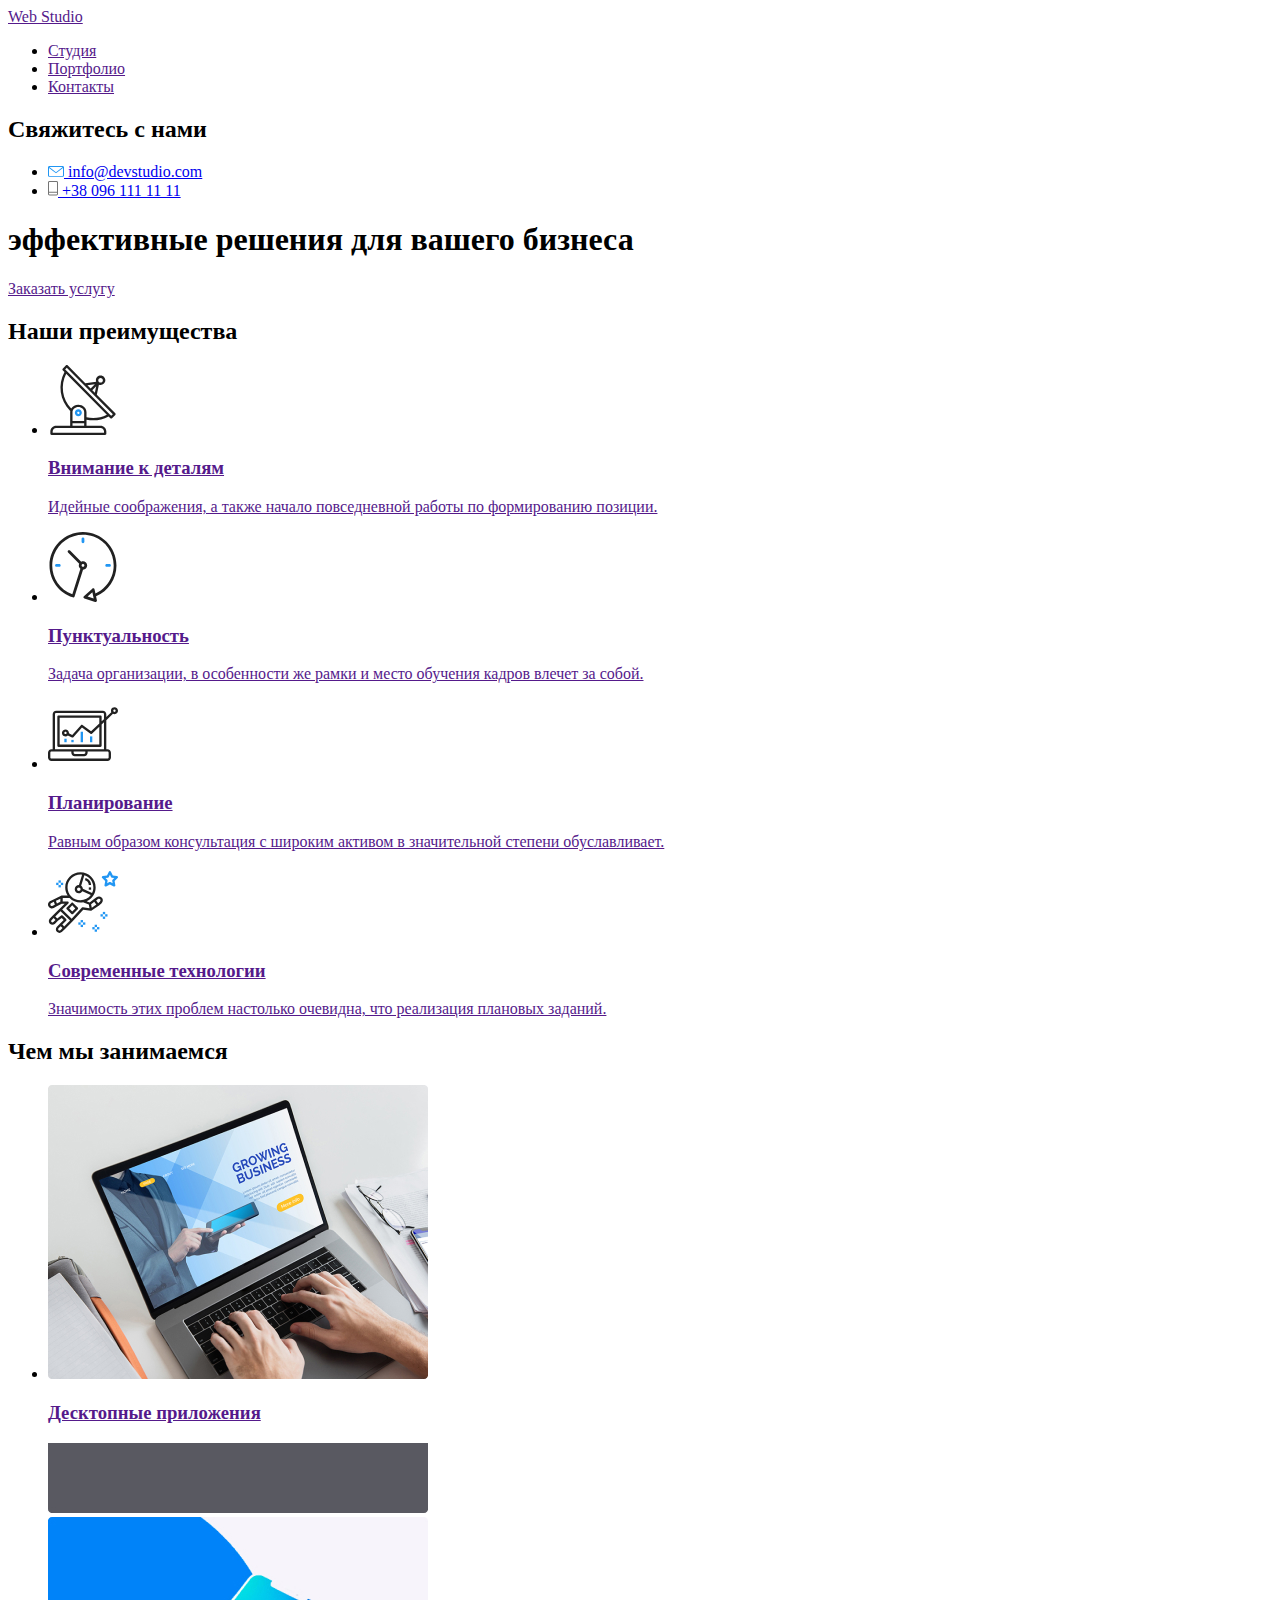
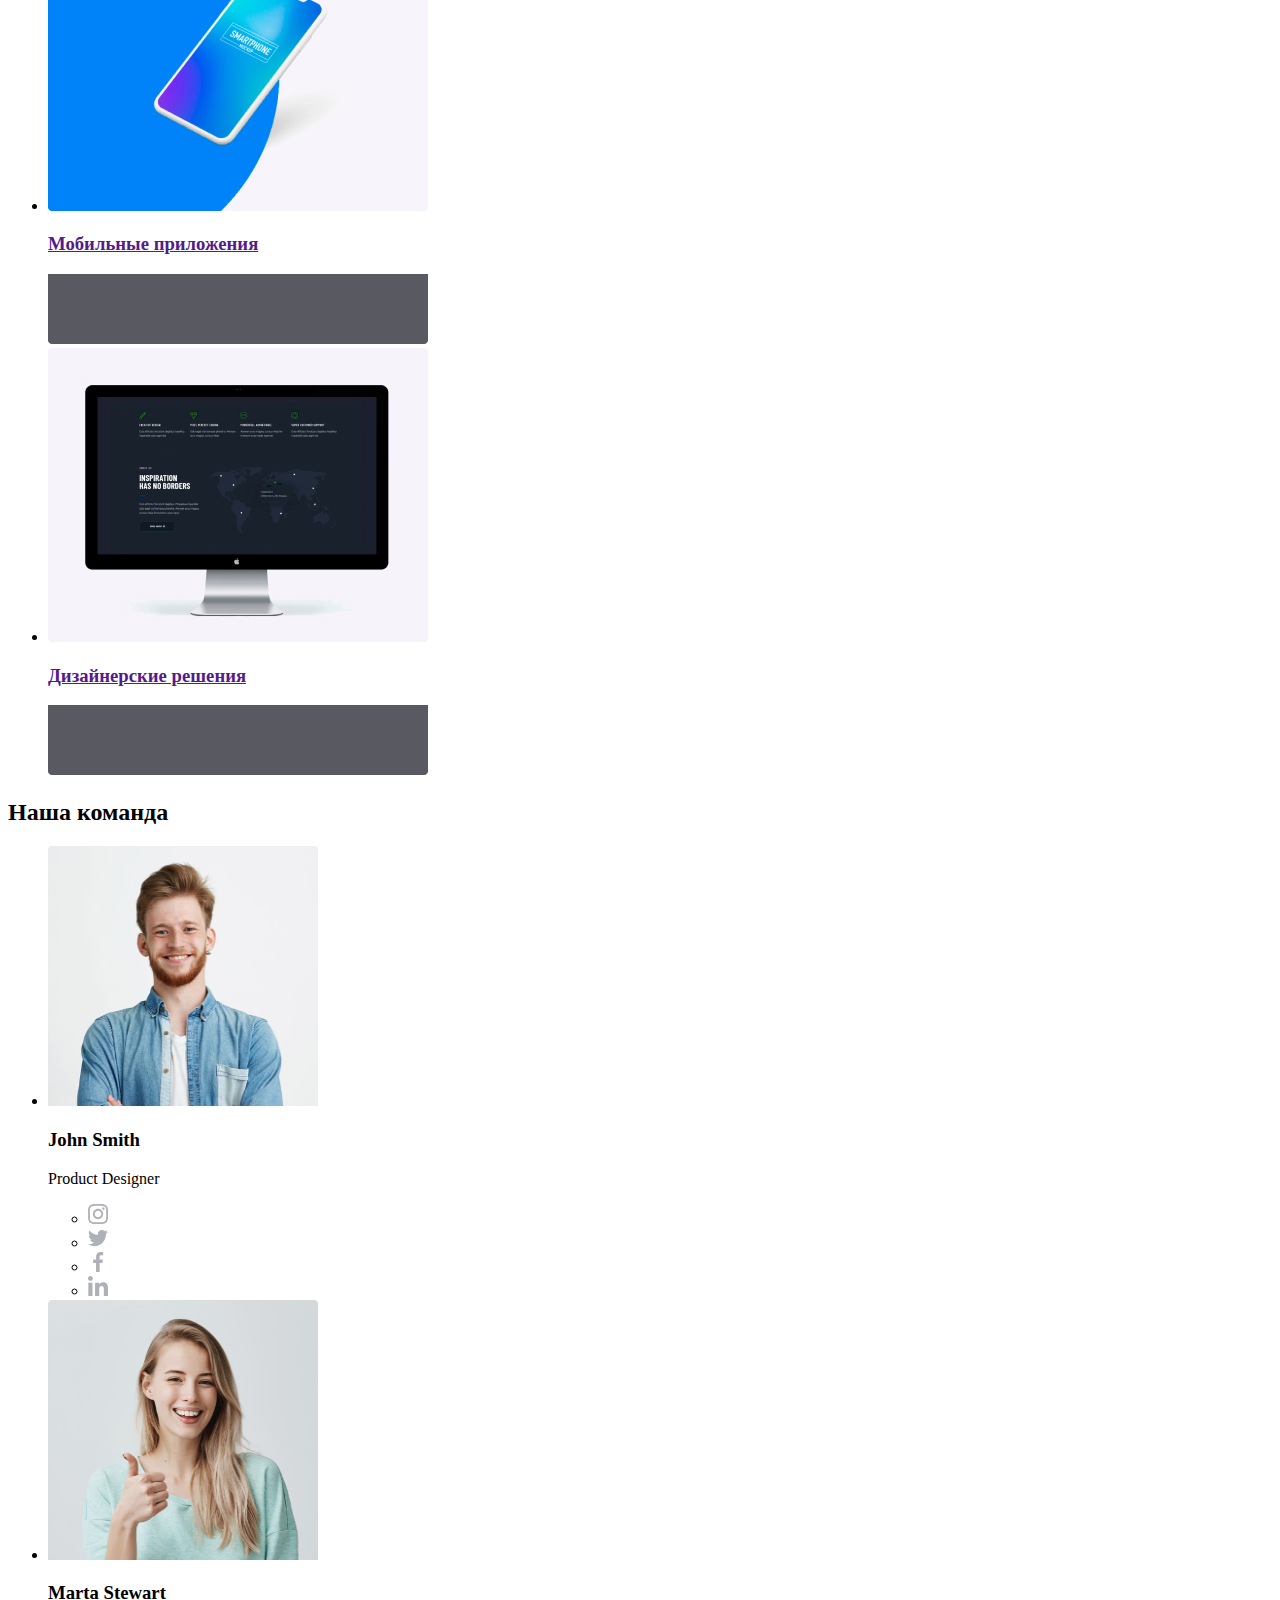
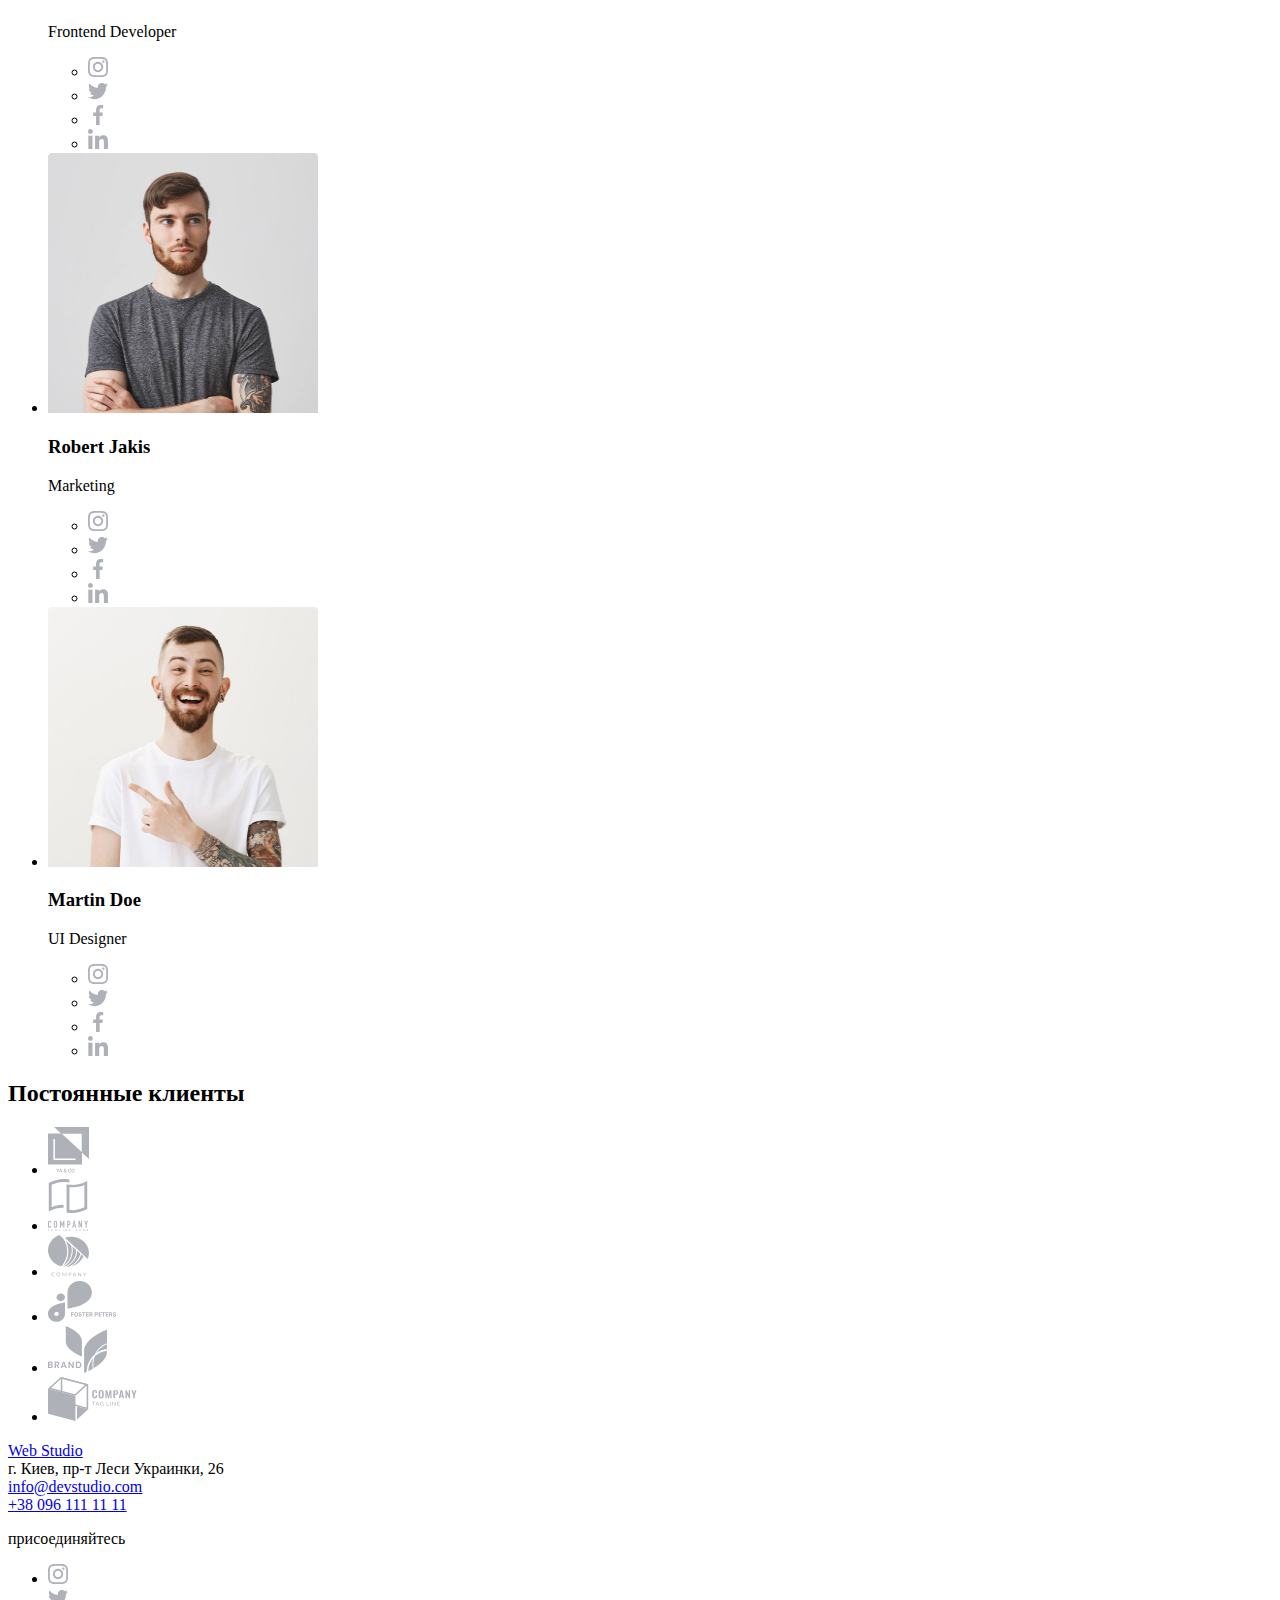
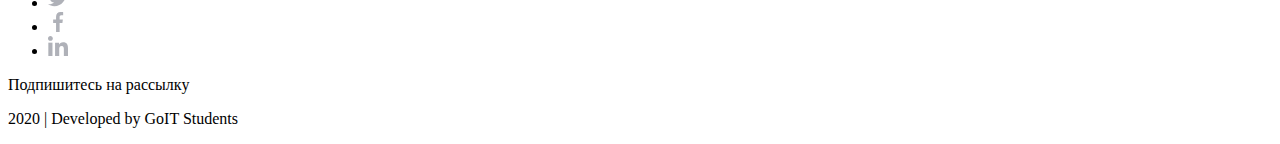
==== index.html @ 7c2c63cb "Repository with HW1cloned" ====
<!DOCTYPE html>
<html lang="ru">
  <head>
    <meta charset="UTF-8" />
    <meta name="viewport" content="width=device-width, initial-scale=1.0" />
    <title>Web Studio</title>
    <link rel="stylesheet" href="./css/style.css" />
  </head>
  <body>
    <header>
      <nav>
        <a href="">Web Studio</a>
        <ul>
          <li><a href="">Студия</a></li>
          <li><a href="">Портфолио</a></li>
          <li><a href="">Контакты</a></li>
        </ul>
      </nav>
      <section>
        <!-- потом сделать невидимым -->
        <h2>Свяжитесь с нами</h2>
        <ul>
          <li>
            <a href="mailto:info@devstudio.com">
              <img src="./images/mail.svg" alt="почта" /> info@devstudio.com</a
            >
          </li>
          <li>
            <a href="tel:0961111111">
              <img src="./images/tel.svg" alt="телефон" /> +38 096 111 11 11</a
            >
          </li>
        </ul>
      </section>
    </header>
    <main>
      <!-- It`s the hero, that our html layout deserves -->
      <section>
        <h1>эффективные решения для вашего бизнеса</h1>
        <a href="">Заказать услугу</a>
      </section>
      <!-- It`s Our advantages -->
      <section>
        <h2>Наши преимущества</h2>
        <ul>
          <li>
            <a href=""
              ><img src="./images/feature01.svg" alt="антенна" />
              <h3>Внимание к деталям</h3>
              <p>
                Идейные соображения, а также начало повседневной работы по
                формированию позиции.
              </p>
            </a>
          </li>
          <li>
            <a href=""
              ><img src="./images/feature02.svg" alt="часы" />
              <h3>Пунктуальность</h3>
              <p>
                Задача организации, в особенности же рамки и место обучения
                кадров влечет за собой.
              </p>
            </a>
          </li>
          <li>
            <a href=""
              ><img src="./images/feature03.svg" alt="диаграмма" />
              <h3>Планирование</h3>
              <p>
                Равным образом консультация с широким активом в значительной
                степени обуславливает.
              </p>
            </a>
          </li>
          <li>
            <a href=""
              ><img src="./images/feature04.svg" alt="космонавт" />
              <h3>Современные технологии</h3>
              <p>
                Значимость этих проблем настолько очевидна, что реализация
                плановых заданий.
              </p>
            </a>
          </li>
        </ul>
      </section>
      <!-- It`s what we are doing -->
      <section>
        <h2>Чем мы занимаемся</h2>
        <ul>
          <li>
            <a href=""
              ><img
                src="./images/doing01.jpg"
                alt="ноутбук"
                width="380"
                height="294"
              />
              <h3>Десктопные приложения</h3>
              <img
                src="./images/doing011.jpg"
                alt="фон для десктопного приложения"
                width="380"
                height="70"
              />
            </a>
          </li>
          <li>
            <a href=""
              ><img
                src="./images/doing02.jpg"
                alt="телефон"
                width="380"
                height="294"
              />
              <h3>Мобильные приложения</h3>
              <img
                src="./images/doing022.jpg"
                alt="фон для мобильного приложения"
                width="380"
                height="70"
              />
            </a>
          </li>
          <li>
            <a href=""
              ><img
                src="./images/doing03.jpg"
                alt="экран"
                width="380"
                height="294"
              />
              <h3>Дизайнерские решения</h3>
              <img
                src="./images/doing033.jpg"
                alt="фон для дизайнерских решений"
                width="380"
                height="70"
              />
            </a>
          </li>
        </ul>
      </section>
      <!-- It`s our team -->
      <section>
        <h2>Наша команда</h2>
        <ul>
          <li>
            <img
              src="./images/johnSmith.jpg"
              alt="Джон Смит"
              width="270"
              height="260"
            />
            <h3>John Smith</h3>
            <p>Product Designer</p>
            <ul>
              <li>
                <a href="" aria-label="Ссылка на Instagram"
                  ><img src="./images/instagram2.svg" alt="Инстаграмм"
                /></a>
              </li>
              <li>
                <a href="" aria-label="Ссылка на Twitter"
                  ><img src="./images/twitter1.svg" alt="Твиттер"
                /></a>
              </li>
              <li>
                <a href="" aria-label="Ссылка на Facebook"
                  ><img src="./images/facebook1.svg" alt="Фейсбук"
                /></a>
              </li>
              <li>
                <a href="" aria-label="Ссылка на Linkedin"
                  ><img src="./images/linkedin1.svg" alt="Линкедин"
                /></a>
              </li>
            </ul>
          </li>
          <li>
            <img
              src="./images/martaSteward.jpg"
              alt="Марта Стюарт"
              width="270"
              height="260"
            />
            <h3>Marta Stewart</h3>
            <p>Frontend Developer</p>
            <ul>
              <li>
                <a href="" aria-label="Ссылка на Instagram"
                  ><img src="./images/instagram2.svg" alt="Инстаграмм"
                /></a>
              </li>
              <li>
                <a href="" aria-label="Ссылка на Twitter"
                  ><img src="./images/twitter1.svg" alt="Твиттер"
                /></a>
              </li>
              <li>
                <a href="" aria-label="Ссылка на Facebook"
                  ><img src="./images/facebook1.svg" alt="Фейсбук"
                /></a>
              </li>
              <li>
                <a href="" aria-label="Ссылка на Linkedin"
                  ><img src="./images/linkedin1.svg" alt="Линкедин"
                /></a>
              </li>
            </ul>
          </li>
          <li>
            <img
              src="./images/robertJakis.jpg"
              alt="Роберт Джекис"
              width="270"
              height="260"
            />
            <h3>Robert Jakis</h3>
            <p>Marketing</p>
            <ul>
              <li>
                <a href="" aria-label="Ссылка на Instagram"
                  ><img src="./images/instagram2.svg" alt="Инстаграмм"
                /></a>
              </li>
              <li>
                <a href="" aria-label="Ссылка на Twitter"
                  ><img src="./images/twitter1.svg" alt="Твиттер"
                /></a>
              </li>
              <li>
                <a href="" aria-label="Ссылка на Facebook"
                  ><img src="./images/facebook1.svg" alt="Фейсбук"
                /></a>
              </li>
              <li>
                <a href="" aria-label="Ссылка на Linkedin"
                  ><img src="./images/linkedin1.svg" alt="Линкедин"
                /></a>
              </li>
            </ul>
          </li>
          <li>
            <img
              src="./images/martinDoe.jpg"
              alt="Мартин Доу"
              width="270"
              height="260"
            />
            <h3>Martin Doe</h3>
            <p>UI Designer</p>
            <ul>
              <li>
                <a href="" aria-label="Ссылка на Instagram"
                  ><img src="./images/instagram2.svg" alt="Инстаграмм"
                /></a>
              </li>
              <li>
                <a href="" aria-label="Ссылка на Twitter"
                  ><img src="./images/twitter1.svg" alt="Твиттер"
                /></a>
              </li>
              <li>
                <a href="" aria-label="Ссылка на Facebook"
                  ><img src="./images/facebook1.svg" alt="Фейсбук"
                /></a>
              </li>
              <li>
                <a href="" aria-label="Ссылка на Linkedin"
                  ><img src="./images/linkedin1.svg" alt="Линкедин"
                /></a>
              </li>
            </ul>
          </li>
        </ul>
      </section>
      <!-- our clients -->
      <section>
        <h2>Постоянные клиенты</h2>
        <ul>
          <li>
            <a href="" aria-label="Ссылка на компанию 1"
              ><img src="./images/logo1.svg" alt="компания 1"
            /></a>
          </li>
          <li>
            <a href="" aria-label="Ссылка на компанию 2"
              ><img src="./images/logo2.svg" alt="компания 2"
            /></a>
          </li>
          <li>
            <a href="" aria-label="Ссылка на компанию 3"
              ><img src="./images/logo3.svg" alt="компания 3"
            /></a>
          </li>
          <li>
            <a href="" aria-label="Ссылка на компанию 4"
              ><img src="./images/logo4.svg" alt="компания 4"
            /></a>
          </li>
          <li>
            <a href="" aria-label="Ссылка на компанию 5"
              ><img src="./images/logo5.svg" alt="компания 5"
            /></a>
          </li>
          <li>
            <a href="" aria-label="Ссылка на компанию 6"
              ><img src="./images/logo6.svg" alt="компания 6"
            /></a>
          </li>
        </ul>
      </section>
    </main>
    <!-- Our footer -->
    <footer>
      <!-- our adress -->
      <div>
        <a href="/">Web Studio <br /></a>
        г. Киев, пр-т Леси Украинки, 26 <br />
        <a href="mailto:info@devstudio.com"> info@devstudio.com</a> <br />
        <a href="tel:0961111111"> +38 096 111 11 11</a>
      </div>
      <!-- join us! -->
      <div>
        <p>присоединяйтесь</p>
        <ul>
          <li>
            <a href="" aria-label="Ссылка на Instagram"
              ><img src="./images/instagram2.svg" alt="Инстаграмм"
            /></a>
          </li>
          <li>
            <a href="" aria-label="Ссылка на Twitter"
              ><img src="./images/twitter1.svg" alt="Твиттер"
            /></a>
          </li>
          <li>
            <a href="" aria-label="Ссылка на Facebook"
              ><img src="./images/facebook1.svg" alt="Фейсбук"
            /></a>
          </li>
          <li>
            <a href="" aria-label="Ссылка на Linkedin"
              ><img src="./images/linkedin1.svg" alt="Линкедин"
            /></a>
          </li>
        </ul>
      </div>
      <!-- Sign up! -->
      <div>
        <p>Подпишитесь на рассылку</p>
      </div>
      <p>
        2020 | Developed by GoIT Students
      </p>
    </footer>
  </body>
</html>
---- css/style.css ----
:root{
    --main-color = black;
}
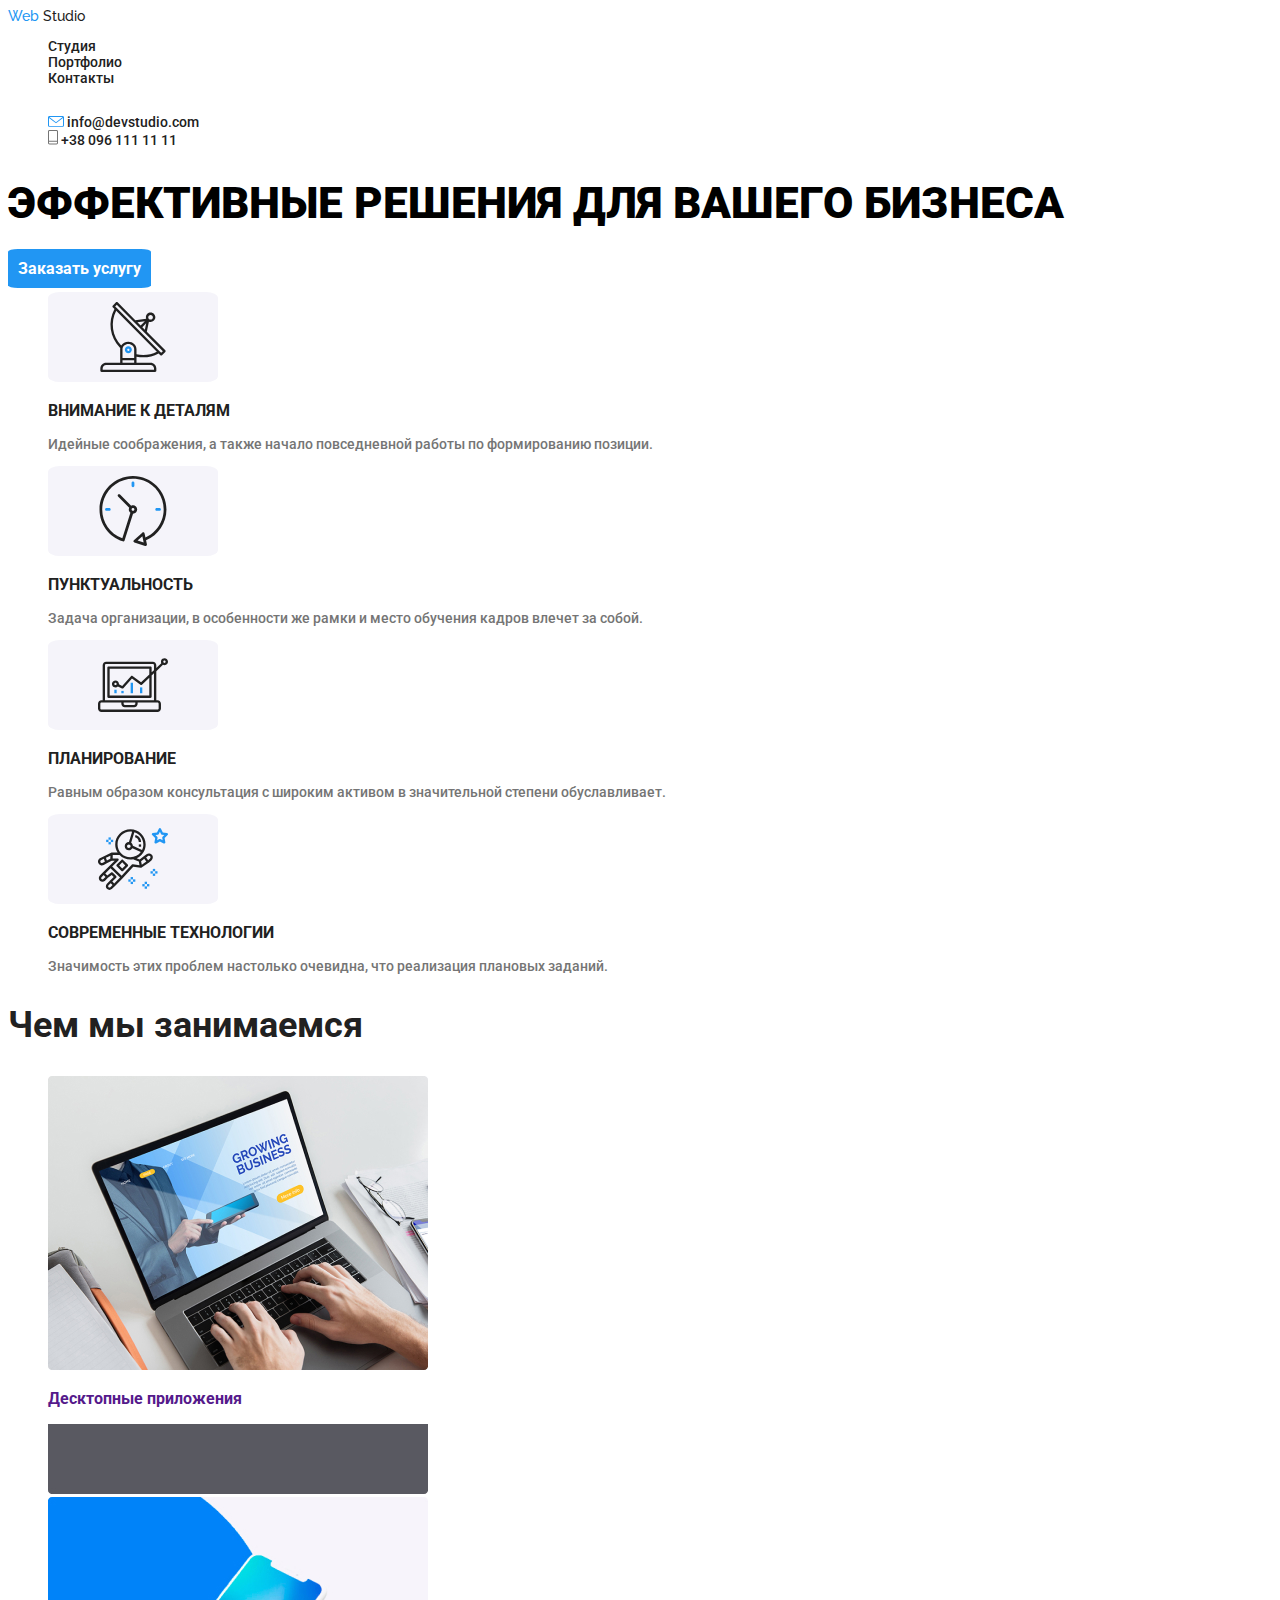
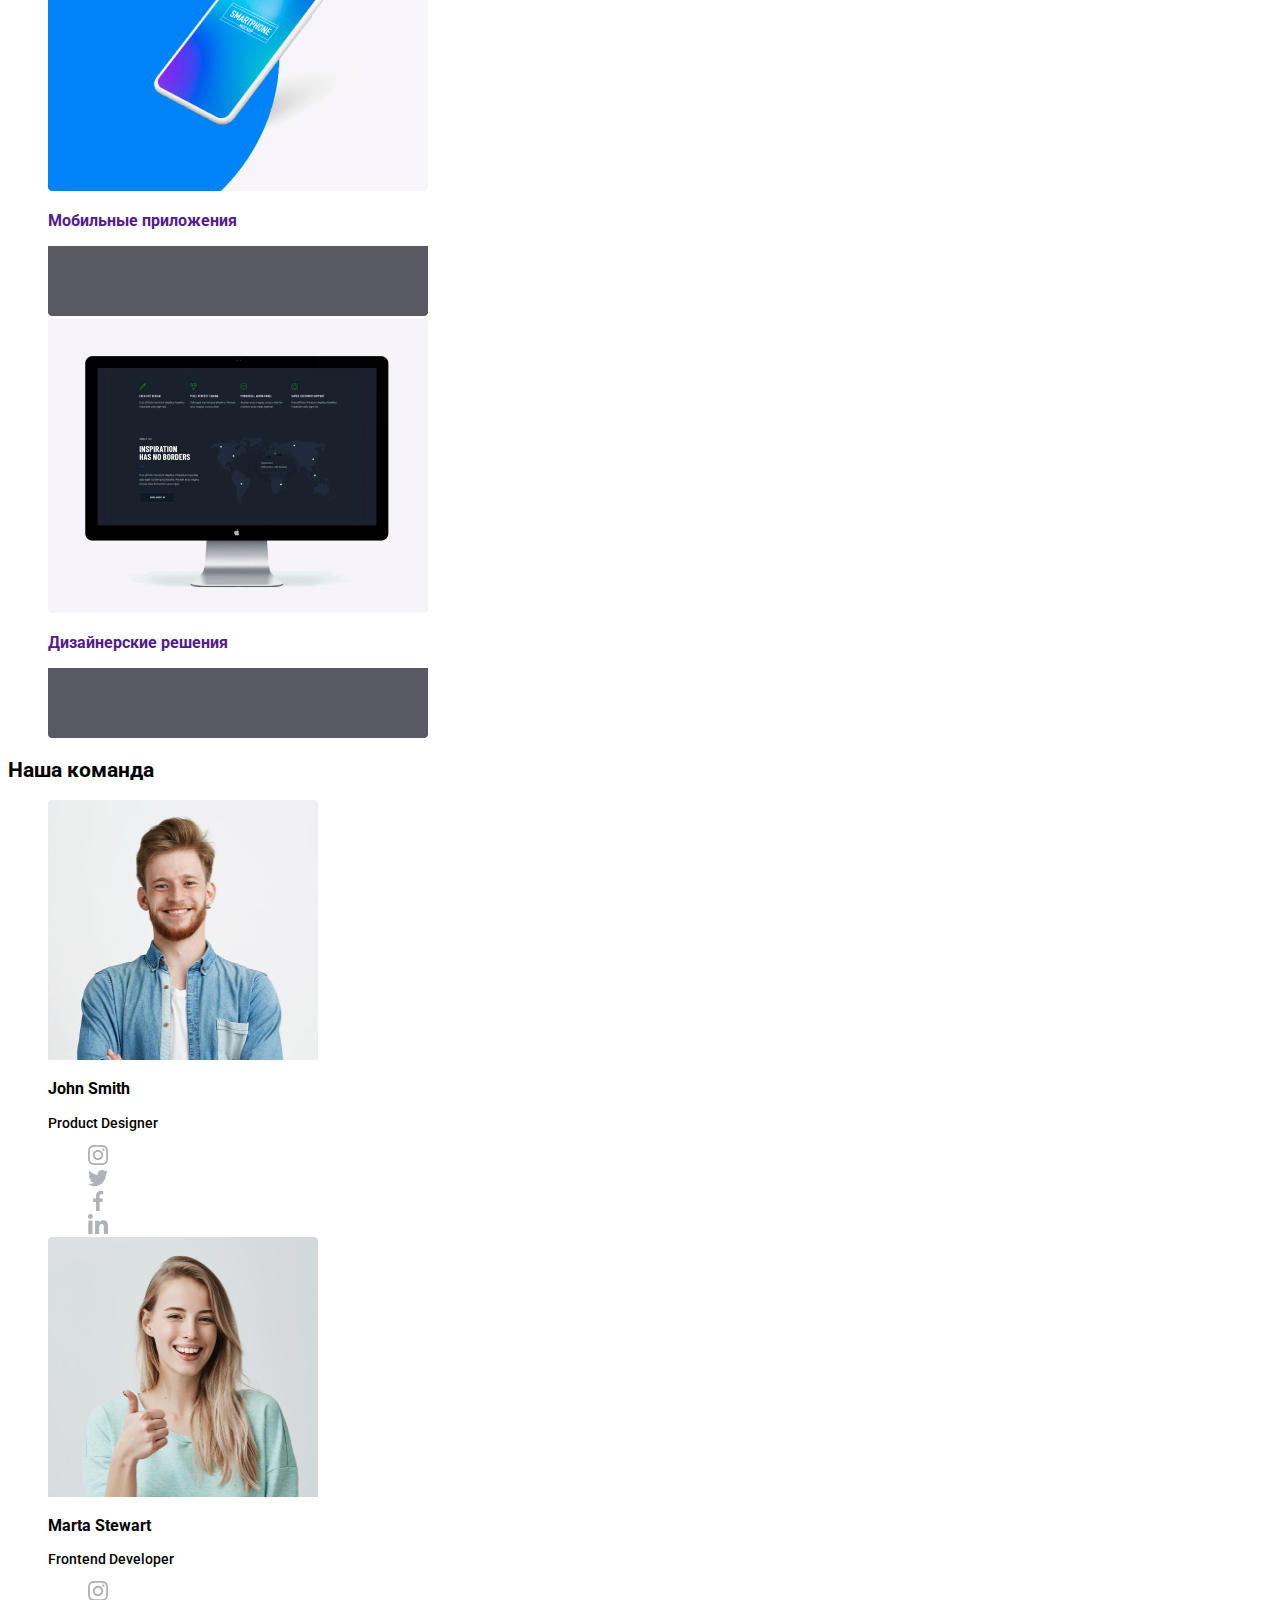
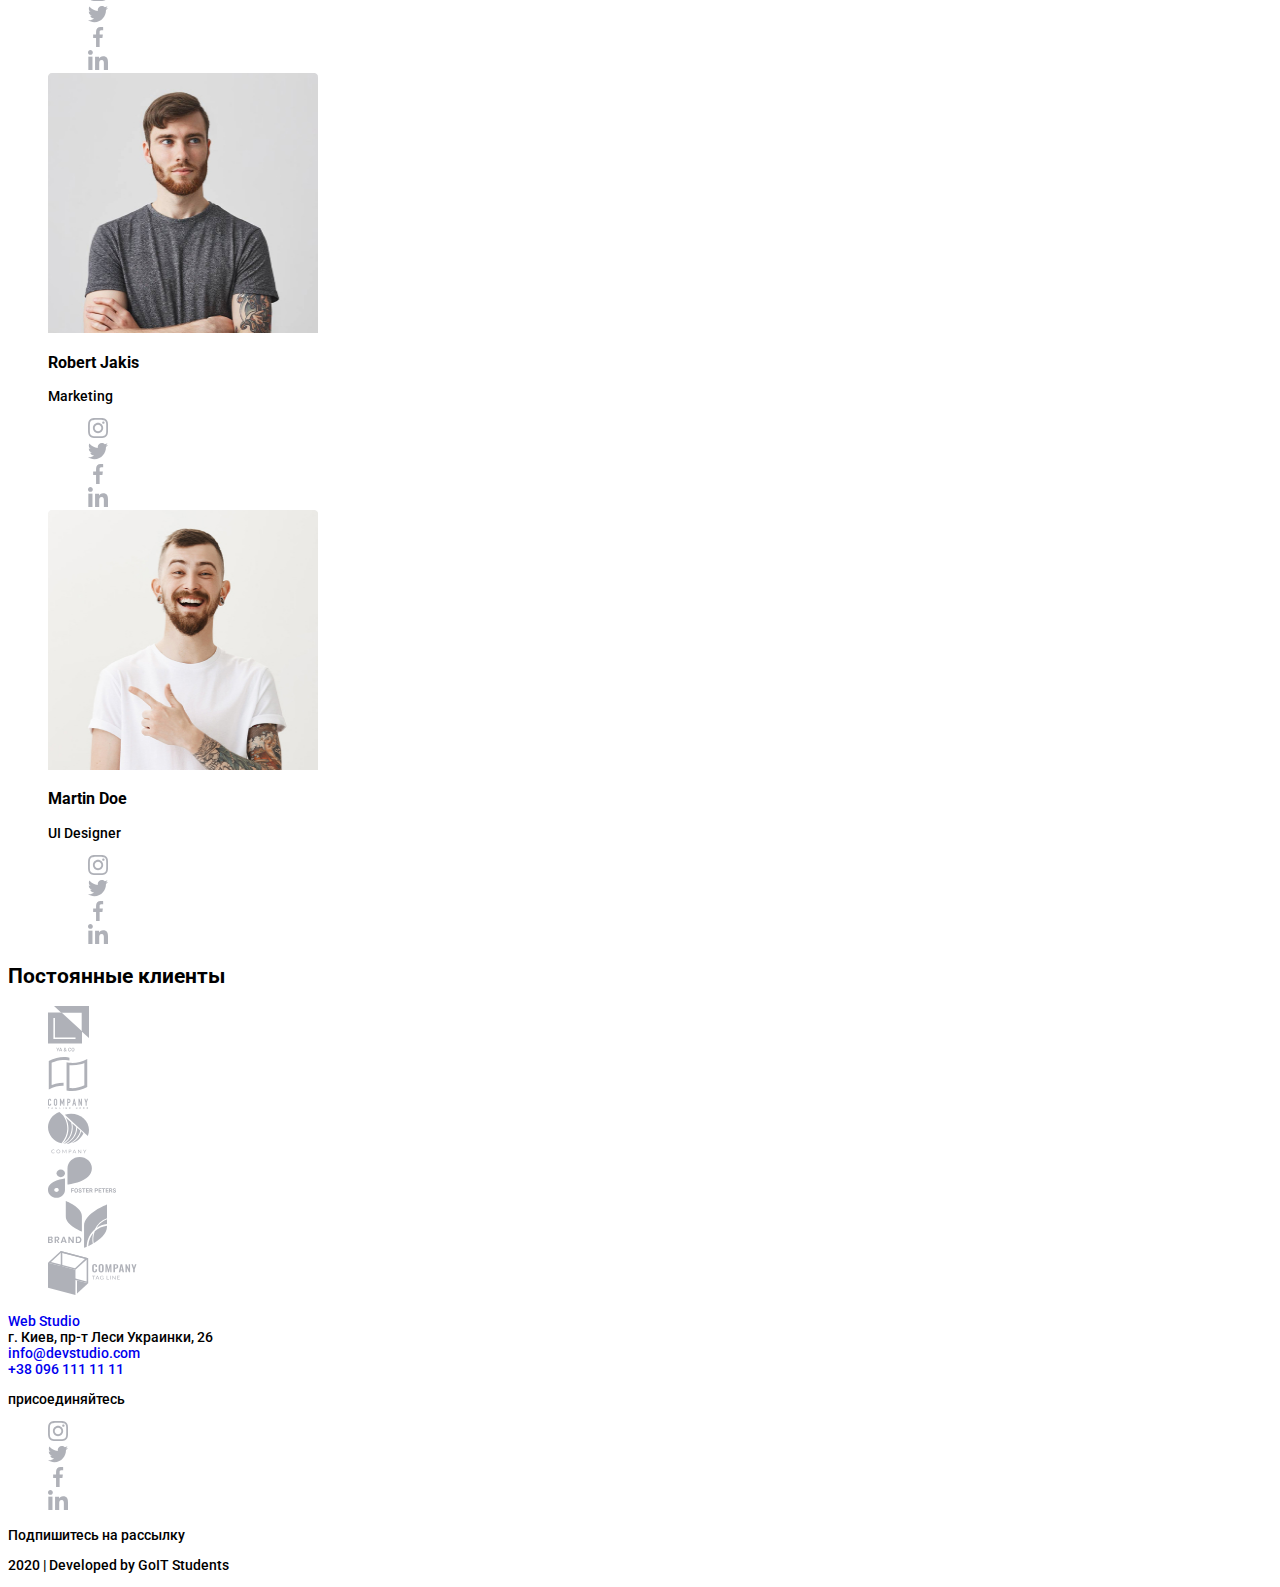
==== commit cc41b164: "hero and headder styles added" ====
--- a/index.html
+++ b/index.html
@@ -5,21 +5,27 @@
     <meta name="viewport" content="width=device-width, initial-scale=1.0" />
     <title>Web Studio</title>
     <link rel="stylesheet" href="./css/style.css" />
+    <link
+      href="https://fonts.googleapis.com/css2?family=Raleway:wght@700&family=Roboto:wght@500;700;900&display=swap"
+      rel="stylesheet"
+    />
   </head>
   <body>
     <header>
       <nav>
-        <a href="">Web Studio</a>
-        <ul>
-          <li><a href="">Студия</a></li>
-          <li><a href="">Портфолио</a></li>
-          <li><a href="">Контакты</a></li>
+        <a href="/index.html" class="logo"
+          ><span class="accent">Web</span> Studio</a
+        >
+        <ul class="list">
+          <li class="item"><a href="">Студия</a></li>
+          <li class="item"><a href="/portfolio.html">Портфолио</a></li>
+          <li class="item"><a href="">Контакты</a></li>
         </ul>
       </nav>
       <section>
         <!-- потом сделать невидимым -->
-        <h2>Свяжитесь с нами</h2>
-        <ul>
+        <h2 class="hidden">Свяжитесь с нами</h2>
+        <ul class="contact_list">
           <li>
             <a href="mailto:info@devstudio.com">
               <img src="./images/mail.svg" alt="почта" /> info@devstudio.com</a
@@ -36,13 +42,13 @@
     <main>
       <!-- It`s the hero, that our html layout deserves -->
       <section>
-        <h1>эффективные решения для вашего бизнеса</h1>
-        <a href="">Заказать услугу</a>
+        <h1 class="hero">эффективные решения для вашего бизнеса</h1>
+        <a class="hero_button" href="">Заказать услугу</a>
       </section>
       <!-- It`s Our advantages -->
       <section>
-        <h2>Наши преимущества</h2>
-        <ul>
+        <h2 class="hidden">Наши преимущества</h2>
+        <ul class="adventages">
           <li>
             <a href=""
               ><img src="./images/feature01.svg" alt="антенна" />
@@ -87,7 +93,7 @@
       </section>
       <!-- It`s what we are doing -->
       <section>
-        <h2>Чем мы занимаемся</h2>
+        <h2 class="doing">Чем мы занимаемся</h2>
         <ul>
           <li>
             <a href=""
--- a/css/style.css
+++ b/css/style.css
@@ -1,3 +1,107 @@
-:root{
-    --main-color = black;
-}+:root {
+  --primary-text-color: #757575;
+  --title-text-color: #212121;
+  --accent-color: #2196f3;
+  --primary-white-color: #ffffff;
+}
+a {
+  text-decoration: none;
+}
+li {
+  list-style: none;
+}
+body {
+  font-family: Roboto;
+  font-size: 14px;
+  font-weight: 500;
+}
+/* header */
+/* logo */
+
+.logo {
+  color: var(--title-text-color);
+  font-family: raleway;
+}
+.logo:hover,
+.logo:focus {
+  color: var(--accent-color);
+}
+.logo .accent {
+  color: var(--accent-color);
+}
+/* navigation */
+.list a {
+  color: var(--title-text-color);
+}
+.list a:hover {
+  color: var(--accent-color);
+}
+.hidden {
+  font-size: 0;
+}
+/* mail and phone */
+.contact_list a {
+  color: var(--title-text-color);
+}
+.contact_list a:hover,
+.contact_list a:focus {
+  color: var(--accent-color);
+}
+/* hero */
+.hero {
+  font-family: Roboto;
+  text-transform: uppercase;
+  font-size: 44px;
+  font-weight: 900;
+}
+.hero_button {
+  font-size: 16px;
+  font-weight: 700;
+  background-color: var(--accent-color);
+  color: var(--primary-white-color);
+  border-radius: 7%;
+  padding: 10px;
+}
+.hero_button:hover,
+.hero_button:focus {
+  background-color: var(--primary-white-color);
+  color: var(--accent-color);
+  border-width: 3px;
+  border-color: var(--accent-color);
+  border-style: solid;
+}
+/* our adventages */
+/* hidden from navigation */
+.adventages img {
+  background-color: #f5f4fa;
+  padding: 10px 50px;
+  border-radius: 7%;
+  border-color: var(--accent-color);
+}
+.adventages img:hover,
+.adventages img:focus {
+  background-color: var(--accent-color);
+}
+.adventages h3 {
+  font-size: 16px;
+  color: var(--title-text-color);
+  font-weight: 700;
+  text-transform: uppercase;
+}
+.adventages h3:hover,
+.adventages h3:focus {
+  color: var(--accent-color);
+}
+.adventages p {
+  color: var(--primary-text-color);
+  font-weight: 500;
+}
+.adventages p:hover,
+.adventages p:focus {
+  color: var(--accent-color);
+}
+/* what we are doing */
+.doing {
+  font-size: 36px;
+  color: var(--title-text-color);
+}
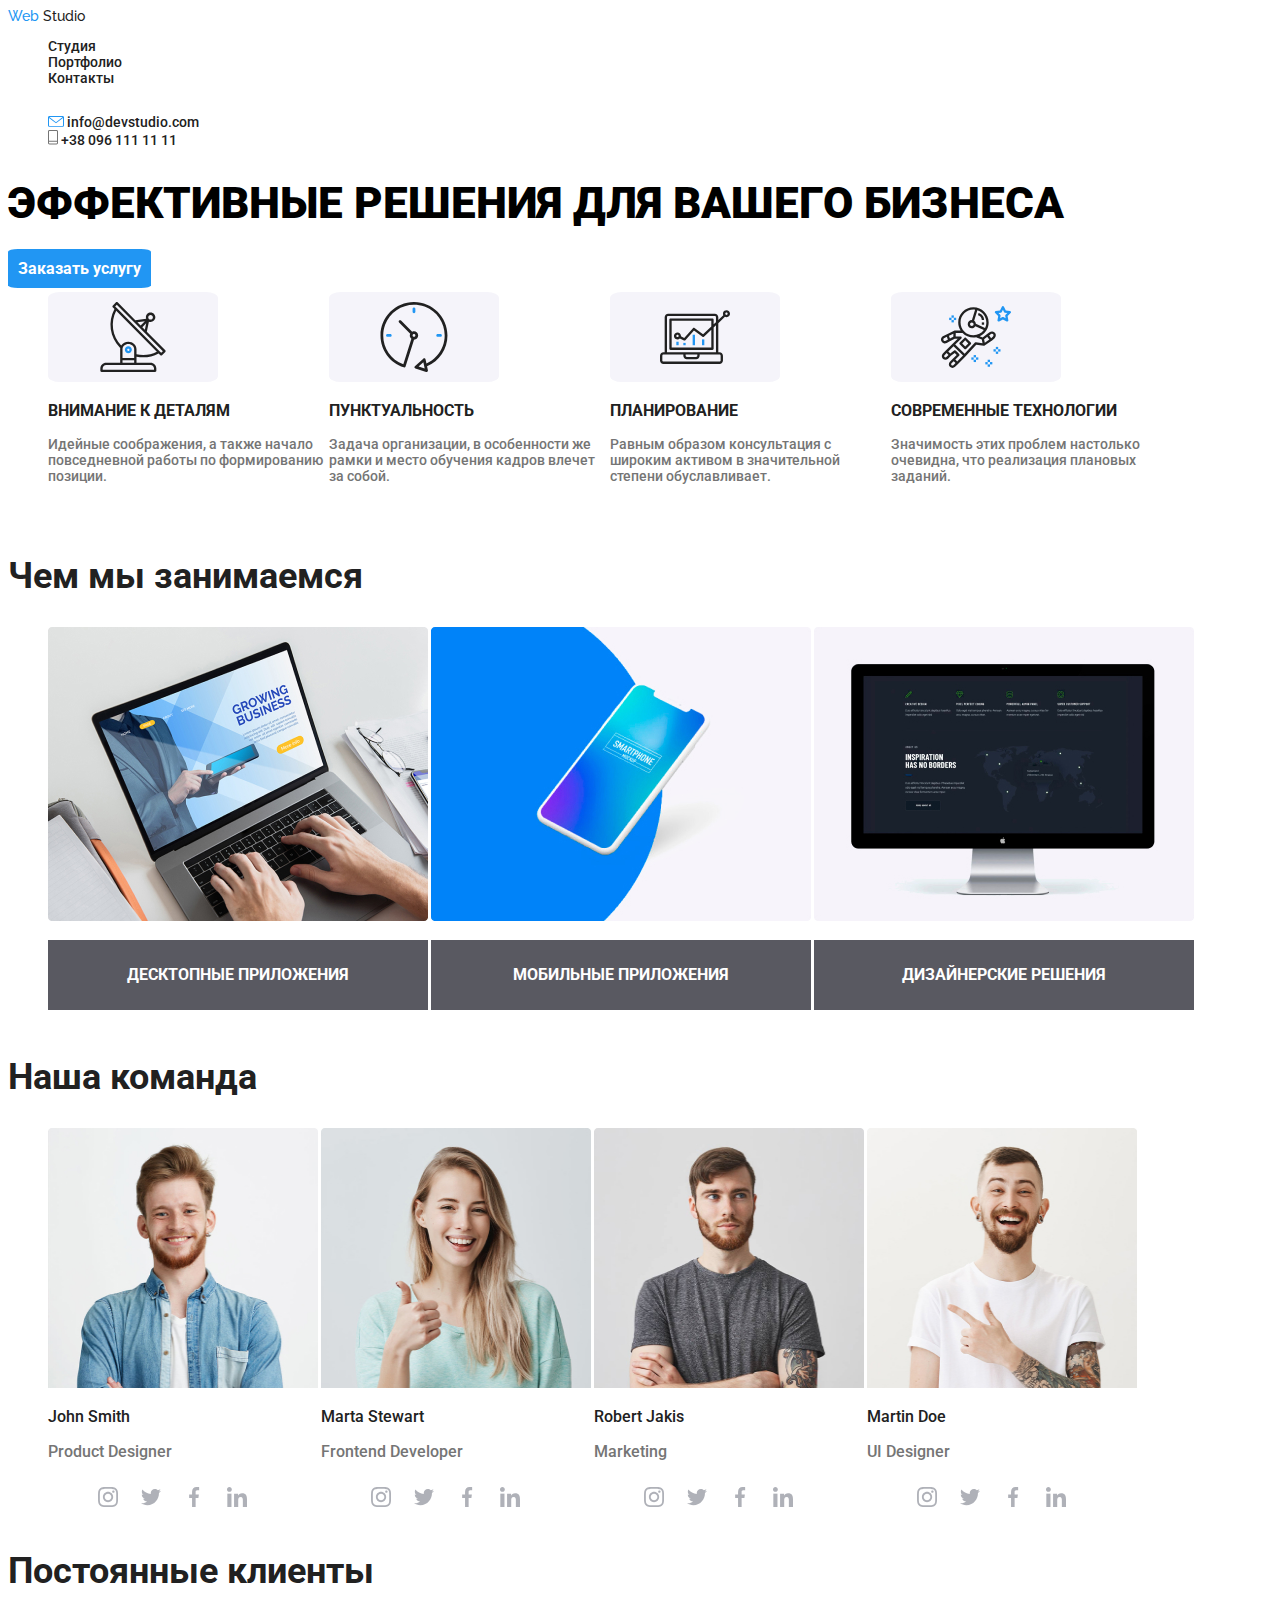
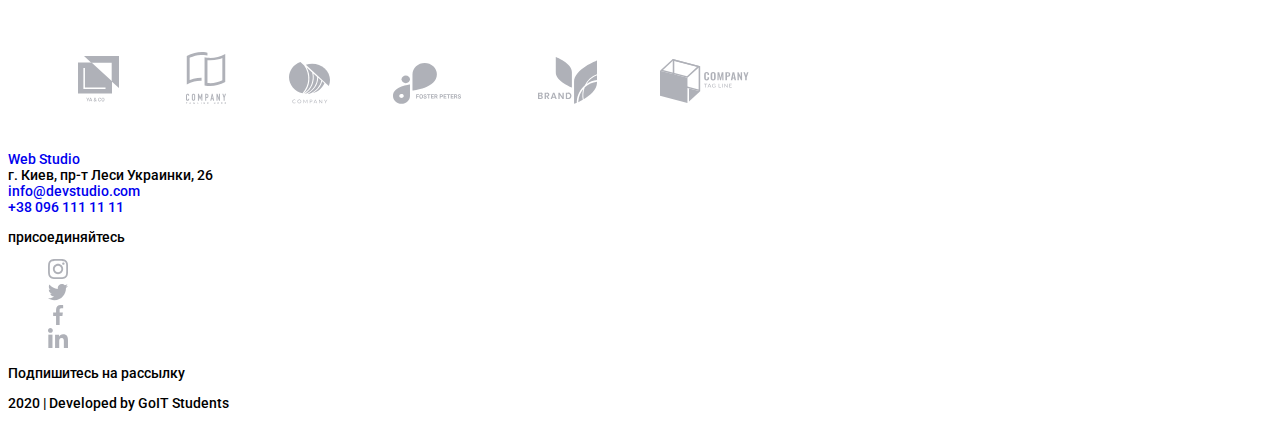
==== commit 46b882fa: "display: inline-block addea" ====
--- a/index.html
+++ b/index.html
@@ -13,12 +13,12 @@
   <body>
     <header>
       <nav>
-        <a href="/index.html" class="logo"
+        <a href="./index.html" class="logo"
           ><span class="accent">Web</span> Studio</a
         >
         <ul class="list">
           <li class="item"><a href="">Студия</a></li>
-          <li class="item"><a href="/portfolio.html">Портфолио</a></li>
+          <li class="item"><a href="./portfolio.html">Портфолио</a></li>
           <li class="item"><a href="">Контакты</a></li>
         </ul>
       </nav>
@@ -93,8 +93,8 @@
       </section>
       <!-- It`s what we are doing -->
       <section>
-        <h2 class="doing">Чем мы занимаемся</h2>
-        <ul>
+        <h2 class="doing_title">Чем мы занимаемся</h2>
+        <ul class="doing_list">
           <li>
             <a href=""
               ><img
@@ -104,12 +104,12 @@
                 height="294"
               />
               <h3>Десктопные приложения</h3>
-              <img
+              <!-- <img
                 src="./images/doing011.jpg"
                 alt="фон для десктопного приложения"
                 width="380"
                 height="70"
-              />
+              /> -->
             </a>
           </li>
           <li>
@@ -121,12 +121,12 @@
                 height="294"
               />
               <h3>Мобильные приложения</h3>
-              <img
+              <!-- <img
                 src="./images/doing022.jpg"
                 alt="фон для мобильного приложения"
                 width="380"
                 height="70"
-              />
+              /> -->
             </a>
           </li>
           <li>
@@ -138,20 +138,20 @@
                 height="294"
               />
               <h3>Дизайнерские решения</h3>
-              <img
+              <!-- <img
                 src="./images/doing033.jpg"
                 alt="фон для дизайнерских решений"
                 width="380"
                 height="70"
-              />
+              /> -->
             </a>
           </li>
         </ul>
       </section>
       <!-- It`s our team -->
       <section>
-        <h2>Наша команда</h2>
-        <ul>
+        <h2 class="team_title">Наша команда</h2>
+        <ul class="team_list">
           <li>
             <img
               src="./images/johnSmith.jpg"
@@ -161,7 +161,7 @@
             />
             <h3>John Smith</h3>
             <p>Product Designer</p>
-            <ul>
+            <ul class="social_list">
               <li>
                 <a href="" aria-label="Ссылка на Instagram"
                   ><img src="./images/instagram2.svg" alt="Инстаграмм"
@@ -193,7 +193,7 @@
             />
             <h3>Marta Stewart</h3>
             <p>Frontend Developer</p>
-            <ul>
+            <ul class="social_list">
               <li>
                 <a href="" aria-label="Ссылка на Instagram"
                   ><img src="./images/instagram2.svg" alt="Инстаграмм"
@@ -225,7 +225,7 @@
             />
             <h3>Robert Jakis</h3>
             <p>Marketing</p>
-            <ul>
+            <ul class="social_list">
               <li>
                 <a href="" aria-label="Ссылка на Instagram"
                   ><img src="./images/instagram2.svg" alt="Инстаграмм"
@@ -257,7 +257,7 @@
             />
             <h3>Martin Doe</h3>
             <p>UI Designer</p>
-            <ul>
+            <ul class="social_list">
               <li>
                 <a href="" aria-label="Ссылка на Instagram"
                   ><img src="./images/instagram2.svg" alt="Инстаграмм"
@@ -284,8 +284,8 @@
       </section>
       <!-- our clients -->
       <section>
-        <h2>Постоянные клиенты</h2>
-        <ul>
+        <h2 class="clients_title">Постоянные клиенты</h2>
+        <ul class="clients_list">
           <li>
             <a href="" aria-label="Ссылка на компанию 1"
               ><img src="./images/logo1.svg" alt="компания 1"
--- a/css/style.css
+++ b/css/style.css
@@ -66,12 +66,15 @@
 .hero_button:focus {
   background-color: var(--primary-white-color);
   color: var(--accent-color);
-  border-width: 3px;
+  border-width: 1px;
   border-color: var(--accent-color);
   border-style: solid;
 }
 /* our adventages */
 /* hidden from navigation */
+.adventages li {
+  display: inline-block;
+}
 .adventages img {
   background-color: #f5f4fa;
   padding: 10px 50px;
@@ -92,16 +95,101 @@
 .adventages h3:focus {
   color: var(--accent-color);
 }
+
 .adventages p {
   color: var(--primary-text-color);
   font-weight: 500;
+  width: 278px;
+  height: 75px;
 }
 .adventages p:hover,
 .adventages p:focus {
   color: var(--accent-color);
 }
 /* what we are doing */
-.doing {
+.doing_title {
   font-size: 36px;
+  font-weight: 700;
   color: var(--title-text-color);
 }
+.doing_list li {
+  display: inline-block;
+}
+.doing_list h3 {
+  background-color: rgba(47, 48, 58, 0.8);
+  font-weight: 700;
+  color: var(--primary-white-color);
+  width: 380px;
+  height: 70px;
+  text-transform: uppercase;
+  text-align: center;
+  line-height: 70px;
+}
+.doing_list h3:hover,
+.doing_list h3:focus {
+  background-color: var(--accent-color);
+}
+
+/* our team */
+
+.team_title {
+  font-size: 36px;
+  font-weight: 700;
+  color: var(--title-text-color);
+}
+.team_list li {
+  display: inline-block;
+}
+.team_list h3 {
+  font-size: 16px;
+  color: var(--title-text-color);
+  font-weight: 500;
+}
+.team_list p {
+  font-size: 16px;
+  color: var(--primary-text-color);
+  font-weight: 500;
+}
+.social_list li {
+  display: inline;
+}
+.social_list img {
+  padding: 10px;
+}
+.social_list img:hover,
+.social_list img:focus {
+  padding: 10px;
+  border-radius: 50%;
+  background-color: var(--accent-color);
+}
+
+/* our clients */
+
+.clients_title {
+  font-size: 36px;
+  font-weight: 700;
+  color: var(--title-text-color);
+}
+
+/* .clients_list a {
+  width: 175px;
+  height: 90px;
+} */
+.clients_list li {
+  display: inline-block;
+  padding: 30px 30px;
+  background-color: var(--primary-white-color);
+}
+.clients_list li:hover,
+.clients_list li:focus {
+  display: inline-block;
+  padding: 30px 30px;
+  background-color: var(--accent-color);
+}
+/* .clients_list img {
+  background-color: var(--primary-white-color);
+}
+.clients_list img:hover,
+.clients_list img:focus {
+  background-color: var(--accent-color);
+} */
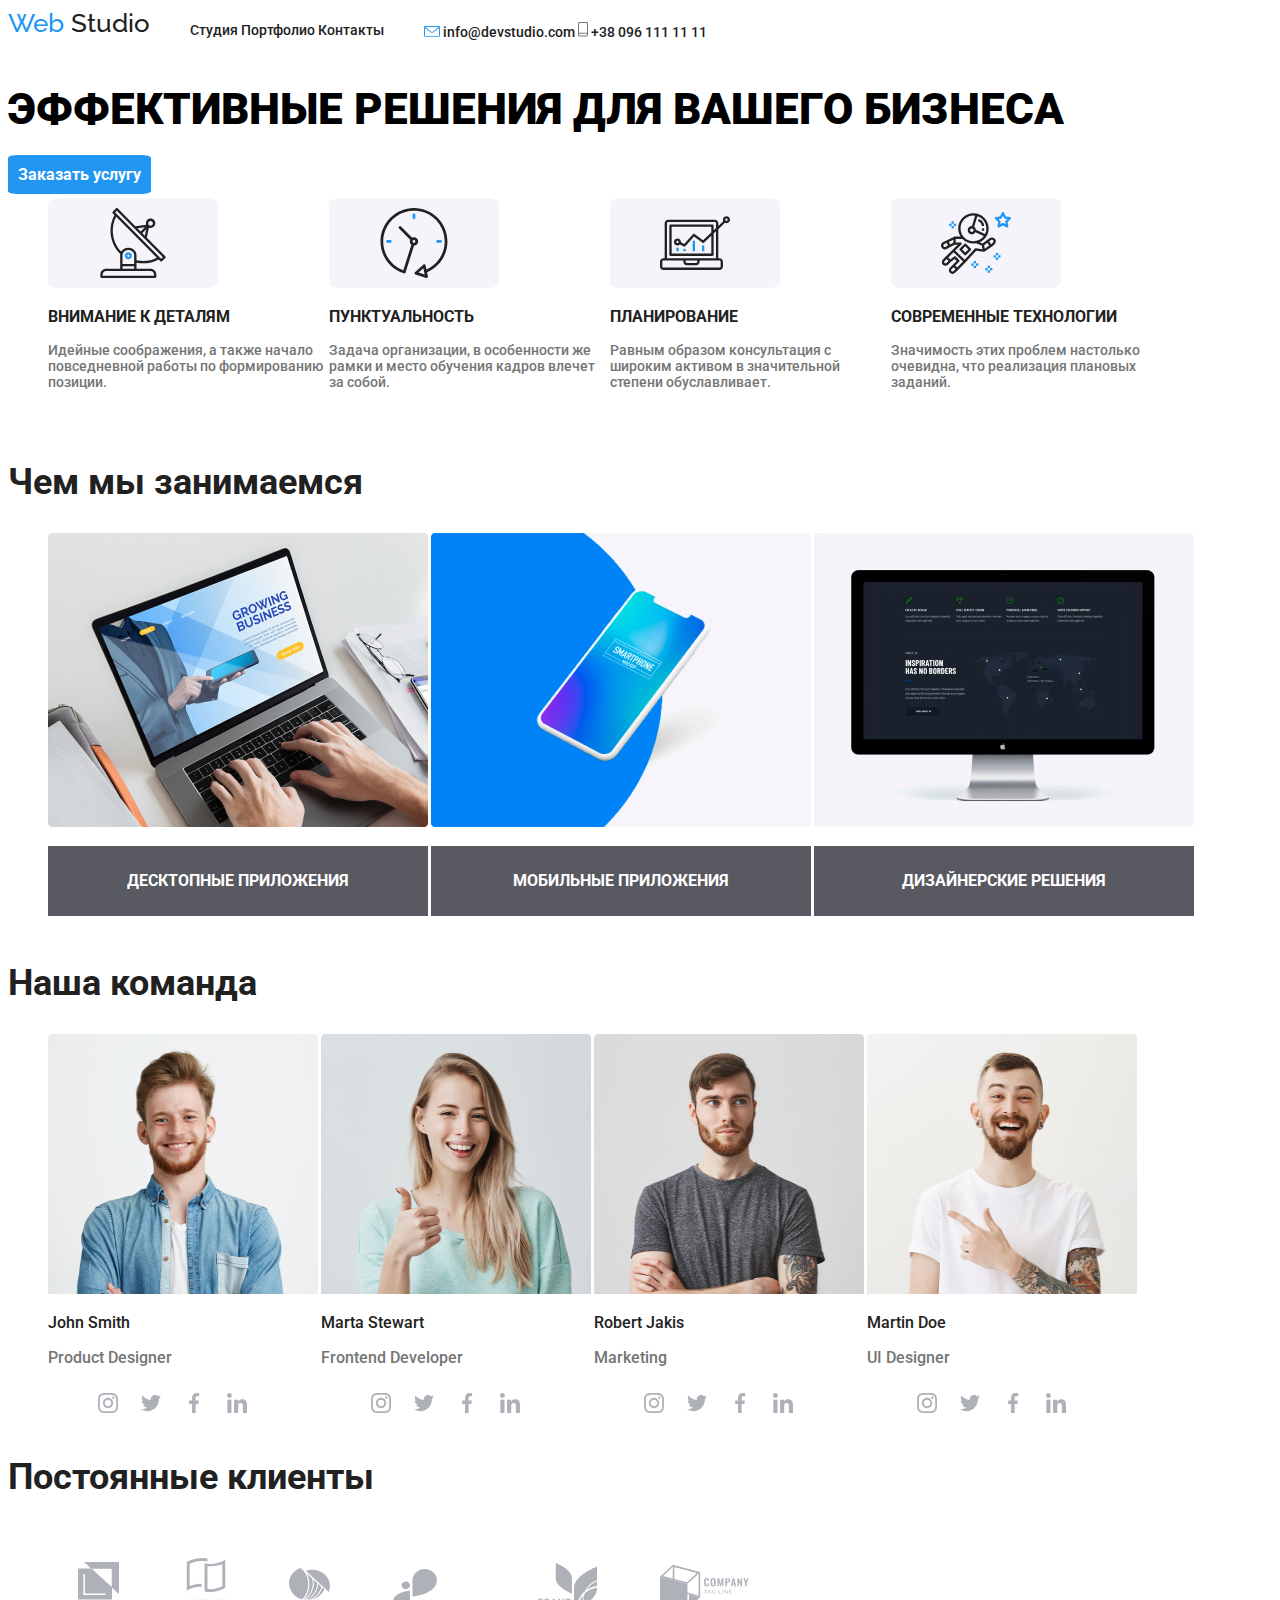
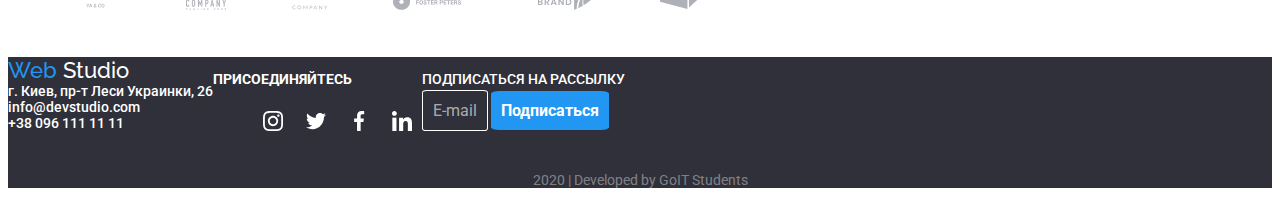
==== commit 59cb3d5c: "portfolio edited" ====
--- a/index.html
+++ b/index.html
@@ -320,45 +320,51 @@
       </section>
     </main>
     <!-- Our footer -->
-    <footer>
-      <!-- our adress -->
-      <div>
-        <a href="/">Web Studio <br /></a>
-        г. Киев, пр-т Леси Украинки, 26 <br />
-        <a href="mailto:info@devstudio.com"> info@devstudio.com</a> <br />
-        <a href="tel:0961111111"> +38 096 111 11 11</a>
+    <footer class="footer">
+      <div class="horiz-footer">
+        <!-- our adress -->
+        <div class="adress">
+          <a href="./index.html" class="logo"
+            ><span class="accent">Web</span> Studio <br />
+          </a>
+          г. Киев, пр-т Леси Украинки, 26 <br />
+          <a href="mailto:info@devstudio.com"> info@devstudio.com</a> <br />
+          <a href="tel:0961111111"> +38 096 111 11 11</a>
+        </div>
+        <!-- join us! -->
+        <div class="join-us">
+          <p class="join-us_title">присоединяйтесь</p>
+          <ul class="social_list">
+            <li>
+              <a href="" aria-label="Ссылка на Instagram"
+                ><img src="./images/instagram21.svg" alt="Инстаграмм"
+              /></a>
+            </li>
+            <li>
+              <a href="" aria-label="Ссылка на Twitter"
+                ><img src="./images/twitter11.svg" alt="Твиттер"
+              /></a>
+            </li>
+            <li>
+              <a href="" aria-label="Ссылка на Facebook"
+                ><img src="./images/facebook11.svg" alt="Фейсбук"
+              /></a>
+            </li>
+            <li>
+              <a href="" aria-label="Ссылка на Linkedin"
+                ><img src="./images/linkedin11.svg" alt="Линкедин"
+              /></a>
+            </li>
+          </ul>
+        </div>
+        <!-- Sign up! -->
+        <div class="subscribe">
+          <p class="subscribe_title">подписаться на рассылку</p>
+          <a class="e-mail_button" href="">E-mail</a>
+          <a class="hero_button" href="">Подписаться</a>
+        </div>
       </div>
-      <!-- join us! -->
-      <div>
-        <p>присоединяйтесь</p>
-        <ul>
-          <li>
-            <a href="" aria-label="Ссылка на Instagram"
-              ><img src="./images/instagram2.svg" alt="Инстаграмм"
-            /></a>
-          </li>
-          <li>
-            <a href="" aria-label="Ссылка на Twitter"
-              ><img src="./images/twitter1.svg" alt="Твиттер"
-            /></a>
-          </li>
-          <li>
-            <a href="" aria-label="Ссылка на Facebook"
-              ><img src="./images/facebook1.svg" alt="Фейсбук"
-            /></a>
-          </li>
-          <li>
-            <a href="" aria-label="Ссылка на Linkedin"
-              ><img src="./images/linkedin1.svg" alt="Линкедин"
-            /></a>
-          </li>
-        </ul>
-      </div>
-      <!-- Sign up! -->
-      <div>
-        <p>Подпишитесь на рассылку</p>
-      </div>
-      <p>
+      <p class="copyright">
         2020 | Developed by GoIT Students
       </p>
     </footer>
--- a/css/style.css
+++ b/css/style.css
@@ -16,11 +16,29 @@
   font-weight: 500;
 }
 /* header */
+
+.list .item_active {
+  color: var(--accent-color);
+}
+
+header,
+nav {
+  display: flex;
+}
+
+nav li {
+  display: inline-block;
+}
+.contact_list li {
+  display: inline-block;
+}
+
 /* logo */
 
 .logo {
   color: var(--title-text-color);
   font-family: raleway;
+  font-size: 26px;
 }
 .logo:hover,
 .logo:focus {
@@ -33,7 +51,8 @@
 .list a {
   color: var(--title-text-color);
 }
-.list a:hover {
+.list a:hover,
+.list a:focus {
   color: var(--accent-color);
 }
 .hidden {
@@ -171,10 +190,6 @@
   color: var(--title-text-color);
 }
 
-/* .clients_list a {
-  width: 175px;
-  height: 90px;
-} */
 .clients_list li {
   display: inline-block;
   padding: 30px 30px;
@@ -186,10 +201,108 @@
   padding: 30px 30px;
   background-color: var(--accent-color);
 }
-/* .clients_list img {
+
+/* footer logo */
+footer {
+  background-color: #2f303a;
+}
+footer .logo {
+  font-size: 22px;
+  color: var(--primary-white-color);
+}
+.adress {
+  color: var(--primary-white-color);
+}
+.adress a {
+  color: var(--primary-white-color);
+}
+.adress a:hover,
+.adress a:focus {
+  color: var(--accent-color);
+}
+.join-us_title {
+  color: var(--primary-white-color);
+  text-transform: uppercase;
+  font-weight: bold;
+}
+.subscribe_title {
+  color: var(--primary-white-color);
+  text-transform: uppercase;
+}
+.e-mail_button {
+  font-size: 16px;
+  font-weight: normal;
+  background-color: #2f303a;
+  color: rgba(255, 255, 255, 0.6);
+  border-radius: 7%;
+  padding: 10px;
+  border-style: solid;
+  border-color: var(--primary-white-color);
+  border-width: 1px;
+}
+.e-mail_button:hover,
+.e-mail_button:focus {
   background-color: var(--primary-white-color);
-}
-.clients_list img:hover,
-.clients_list img:focus {
-  background-color: var(--accent-color);
+  color: #2f303a;
+  border-width: 1px;
+  border-color: var(--primary-white-color);
+  border-style: solid;
+}
+.copyright {
+  color: rgba(255, 255, 255, 0.4);
+  font-weight: normal;
+  text-align: center;
+}
+.horiz-footer {
+  display: flex;
+}
+
+/* portfolio */
+
+.filter li {
+  display: inline;
+}
+.filter_button {
+  font-size: 16px;
+  font-weight: 700;
+  background-color: #f5f4fa;
+  color: var(--title-text-color);
+  border-radius: 7%;
+  padding: 10px;
+}
+.filter_button:hover,
+.filter_button:focus {
+  background-color: var(--accent-color);
+  color: var(--primary-white-color);
+  border-width: 1px;
+  border-color: var(--accent-color);
+  border-style: solid;
+}
+
+/* .works_list li {
+  display: flex;
 } */
+
+.works_list h3 {
+  width: 380px;
+  color: var(--title-text-color);
+  font-size: 18px;
+  font-weight: bold;
+}
+
+.works_list p {
+  width: 380px;
+  color: var(--primary-text-color);
+  font-size: 16px;
+  font-weight: normal;
+}
+
+.works_list h3:hover,
+.works_list h3:focus {
+  color: var(--accent-color);
+}
+
+.works_list p:hover,
+.works_list p:focus {
+  color: var(--accent-color);
+}
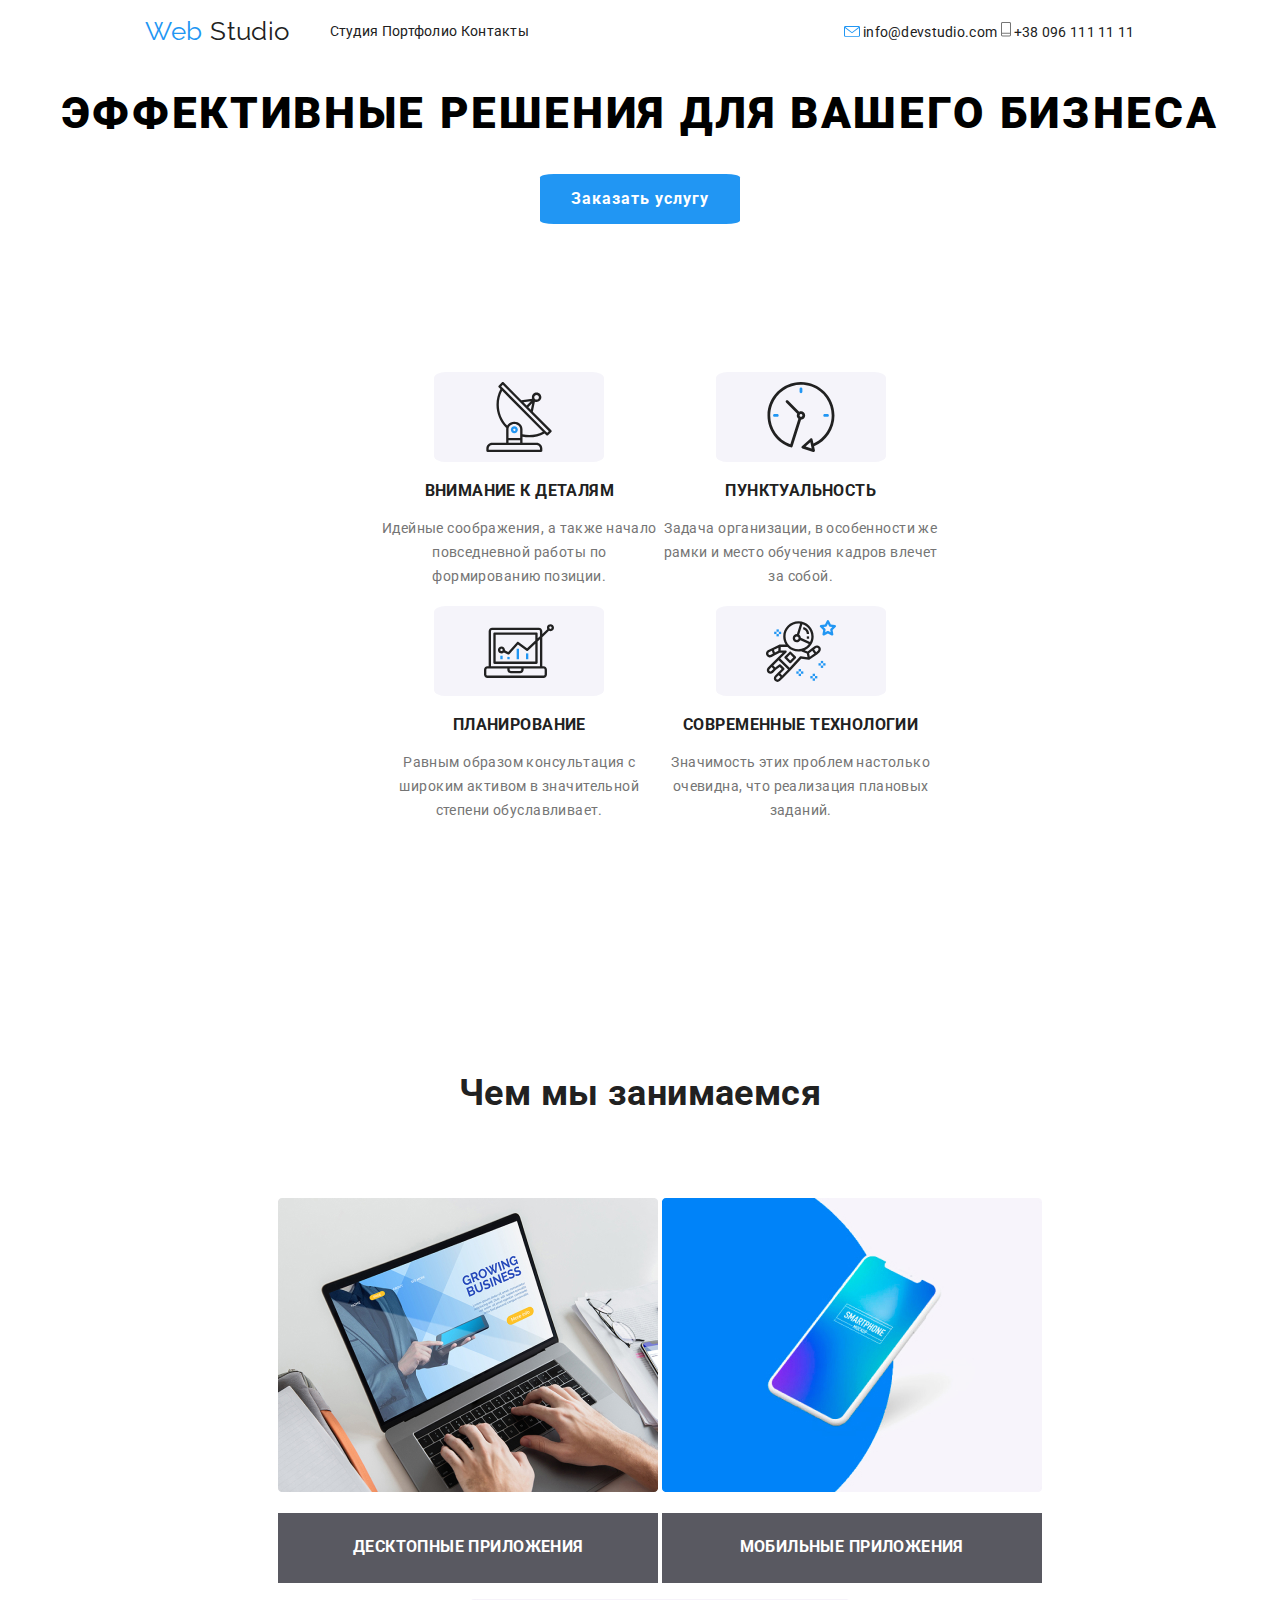
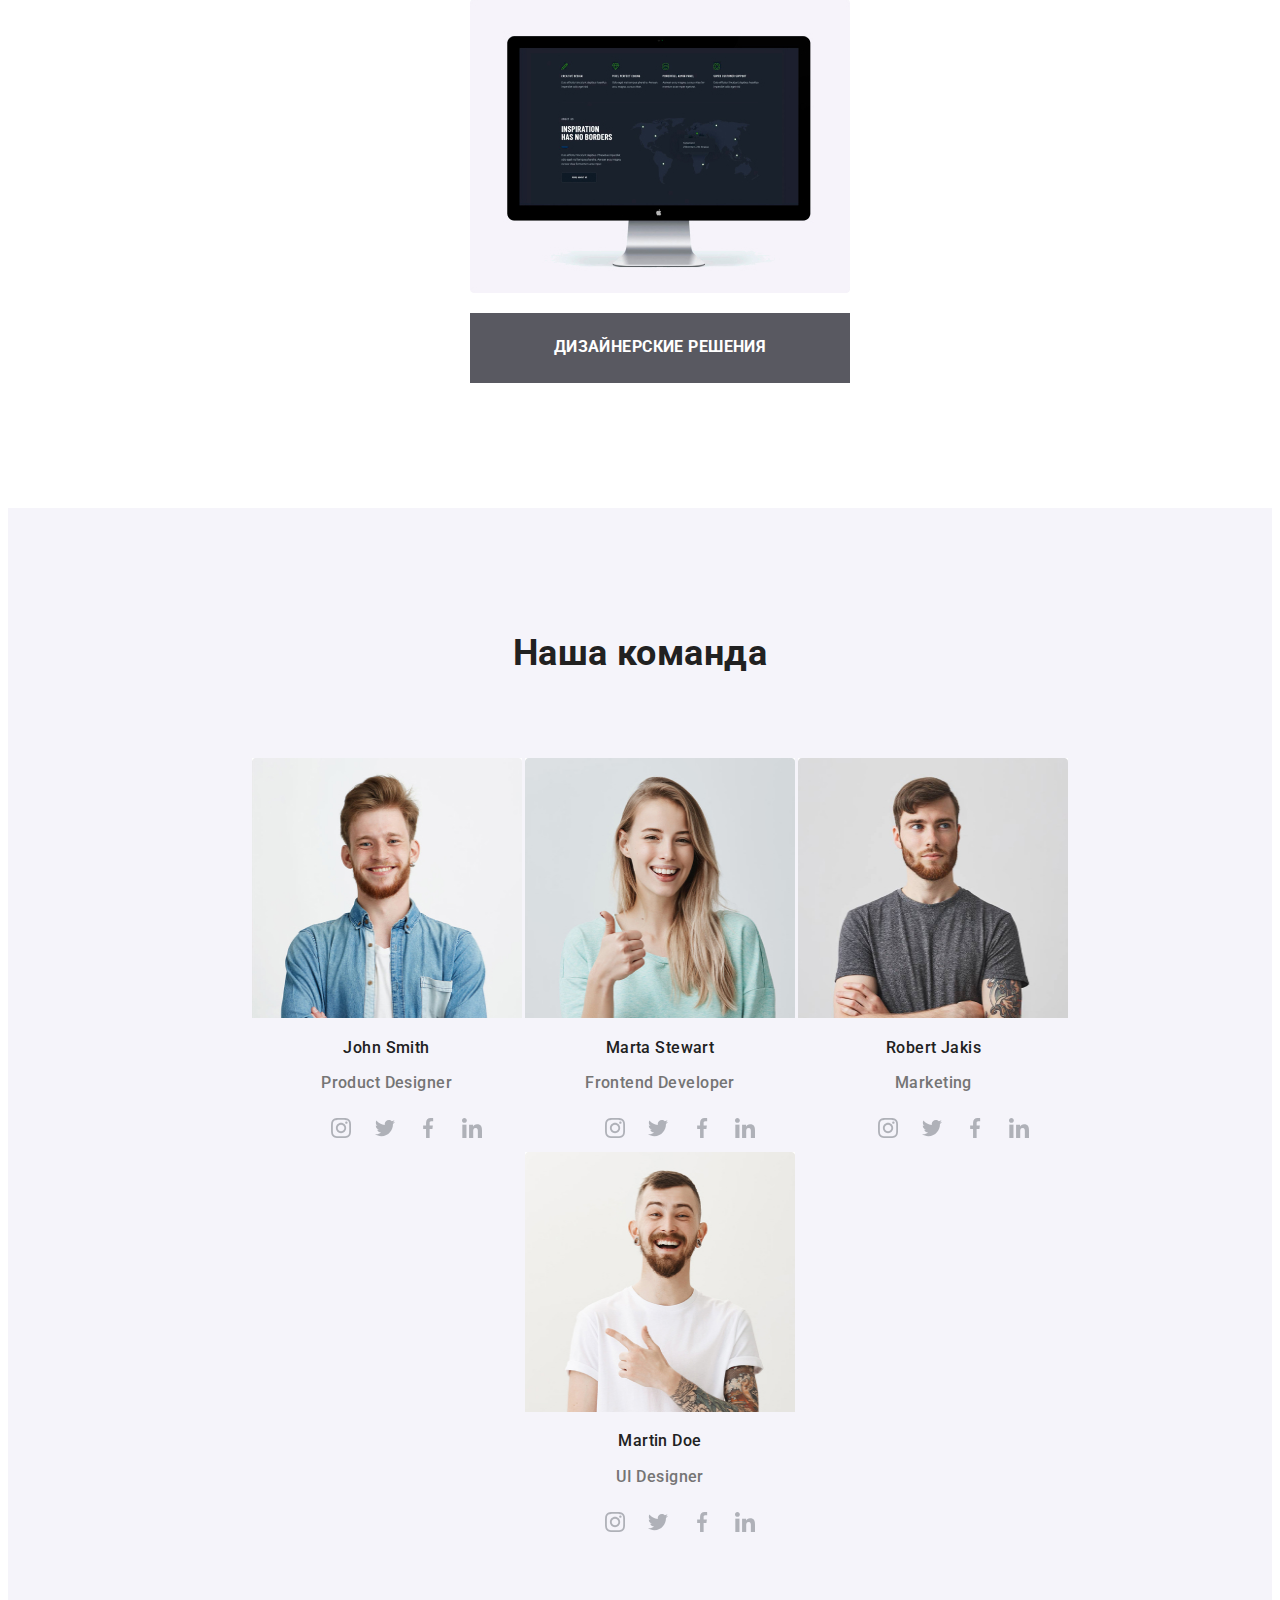
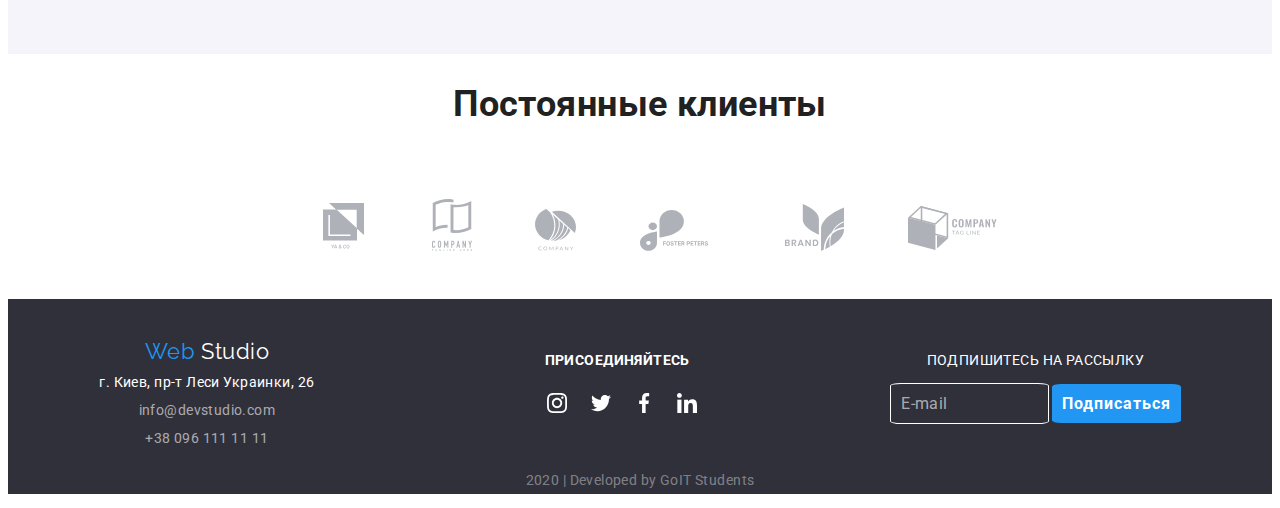
==== commit 36019a3f: "flex added" ====
--- a/index.html
+++ b/index.html
@@ -41,249 +41,258 @@
     </header>
     <main>
       <!-- It`s the hero, that our html layout deserves -->
-      <section>
-        <h1 class="hero">эффективные решения для вашего бизнеса</h1>
+      <section class="hero-section">
+        <h1 class="hero-title">эффективные решения для вашего бизнеса</h1>
+
         <a class="hero_button" href="">Заказать услугу</a>
       </section>
+
       <!-- It`s Our advantages -->
-      <section>
+      <section class="advantages-section">
         <h2 class="hidden">Наши преимущества</h2>
-        <ul class="adventages">
-          <li>
-            <a href=""
-              ><img src="./images/feature01.svg" alt="антенна" />
-              <h3>Внимание к деталям</h3>
-              <p>
-                Идейные соображения, а также начало повседневной работы по
-                формированию позиции.
-              </p>
-            </a>
-          </li>
-          <li>
-            <a href=""
-              ><img src="./images/feature02.svg" alt="часы" />
-              <h3>Пунктуальность</h3>
-              <p>
-                Задача организации, в особенности же рамки и место обучения
-                кадров влечет за собой.
-              </p>
-            </a>
-          </li>
-          <li>
-            <a href=""
-              ><img src="./images/feature03.svg" alt="диаграмма" />
-              <h3>Планирование</h3>
-              <p>
-                Равным образом консультация с широким активом в значительной
-                степени обуславливает.
-              </p>
-            </a>
-          </li>
-          <li>
-            <a href=""
-              ><img src="./images/feature04.svg" alt="космонавт" />
-              <h3>Современные технологии</h3>
-              <p>
-                Значимость этих проблем настолько очевидна, что реализация
-                плановых заданий.
-              </p>
-            </a>
-          </li>
-        </ul>
+        <div class="advantages-horiz">
+          <ul class="adventages">
+            <li>
+              <a href=""
+                ><img src="./images/feature01.svg" alt="антенна" />
+                <h3>Внимание к деталям</h3>
+                <p>
+                  Идейные соображения, а также начало повседневной работы по
+                  формированию позиции.
+                </p>
+              </a>
+            </li>
+            <li>
+              <a href=""
+                ><img src="./images/feature02.svg" alt="часы" />
+                <h3>Пунктуальность</h3>
+                <p>
+                  Задача организации, в особенности же рамки и место обучения
+                  кадров влечет за собой.
+                </p>
+              </a>
+            </li>
+            <li>
+              <a href=""
+                ><img src="./images/feature03.svg" alt="диаграмма" />
+                <h3>Планирование</h3>
+                <p>
+                  Равным образом консультация с широким активом в значительной
+                  степени обуславливает.
+                </p>
+              </a>
+            </li>
+            <li>
+              <a href=""
+                ><img src="./images/feature04.svg" alt="космонавт" />
+                <h3>Современные технологии</h3>
+                <p>
+                  Значимость этих проблем настолько очевидна, что реализация
+                  плановых заданий.
+                </p>
+              </a>
+            </li>
+          </ul>
+        </div>
       </section>
       <!-- It`s what we are doing -->
-      <section>
+      <section class="doing-section">
         <h2 class="doing_title">Чем мы занимаемся</h2>
-        <ul class="doing_list">
-          <li>
-            <a href=""
-              ><img
-                src="./images/doing01.jpg"
-                alt="ноутбук"
-                width="380"
-                height="294"
+
+        <div class="doing-horiz">
+          <ul class="doing_list">
+            <li>
+              <a href=""
+                ><img
+                  src="./images/doing01.jpg"
+                  alt="ноутбук"
+                  width="380"
+                  height="294"
+                />
+                <h3>Десктопные приложения</h3>
+                <!-- <img
+                  src="./images/doing011.jpg"
+                  alt="фон для десктопного приложения"
+                  width="380"
+                  height="70"
+                /> -->
+              </a>
+            </li>
+            <li>
+              <a href=""
+                ><img
+                  src="./images/doing02.jpg"
+                  alt="телефон"
+                  width="380"
+                  height="294"
+                />
+                <h3>Мобильные приложения</h3>
+                <!-- <img
+                  src="./images/doing022.jpg"
+                  alt="фон для мобильного приложения"
+                  width="380"
+                  height="70"
+                /> -->
+              </a>
+            </li>
+            <li>
+              <a href=""
+                ><img
+                  src="./images/doing03.jpg"
+                  alt="экран"
+                  width="380"
+                  height="294"
+                />
+                <h3>Дизайнерские решения</h3>
+                <!-- <img
+                  src="./images/doing033.jpg"
+                  alt="фон для дизайнерских решений"
+                  width="380"
+                  height="70"
+                /> -->
+              </a>
+            </li>
+          </ul>
+        </div>
+      </section>
+      <!-- It`s our team -->
+      <section class="team-section">
+        <h2 class="team_title">Наша команда</h2>
+        <div class="team-horiz">
+          <ul class="team_list">
+            <li>
+              <img
+                src="./images/johnSmith.jpg"
+                alt="Джон Смит"
+                width="270"
+                height="260"
               />
-              <h3>Десктопные приложения</h3>
-              <!-- <img
-                src="./images/doing011.jpg"
-                alt="фон для десктопного приложения"
-                width="380"
-                height="70"
-              /> -->
-            </a>
-          </li>
-          <li>
-            <a href=""
-              ><img
-                src="./images/doing02.jpg"
-                alt="телефон"
-                width="380"
-                height="294"
+              <h3>John Smith</h3>
+              <p>Product Designer</p>
+              <ul class="social_list">
+                <li>
+                  <a href="" aria-label="Ссылка на Instagram"
+                    ><img src="./images/instagram2.svg" alt="Инстаграмм"
+                  /></a>
+                </li>
+                <li>
+                  <a href="" aria-label="Ссылка на Twitter"
+                    ><img src="./images/twitter1.svg" alt="Твиттер"
+                  /></a>
+                </li>
+                <li>
+                  <a href="" aria-label="Ссылка на Facebook"
+                    ><img src="./images/facebook1.svg" alt="Фейсбук"
+                  /></a>
+                </li>
+                <li>
+                  <a href="" aria-label="Ссылка на Linkedin"
+                    ><img src="./images/linkedin1.svg" alt="Линкедин"
+                  /></a>
+                </li>
+              </ul>
+            </li>
+            <li>
+              <img
+                src="./images/martaSteward.jpg"
+                alt="Марта Стюарт"
+                width="270"
+                height="260"
               />
-              <h3>Мобильные приложения</h3>
-              <!-- <img
-                src="./images/doing022.jpg"
-                alt="фон для мобильного приложения"
-                width="380"
-                height="70"
-              /> -->
-            </a>
-          </li>
-          <li>
-            <a href=""
-              ><img
-                src="./images/doing03.jpg"
-                alt="экран"
-                width="380"
-                height="294"
+              <h3>Marta Stewart</h3>
+              <p>Frontend Developer</p>
+              <ul class="social_list">
+                <li>
+                  <a href="" aria-label="Ссылка на Instagram"
+                    ><img src="./images/instagram2.svg" alt="Инстаграмм"
+                  /></a>
+                </li>
+                <li>
+                  <a href="" aria-label="Ссылка на Twitter"
+                    ><img src="./images/twitter1.svg" alt="Твиттер"
+                  /></a>
+                </li>
+                <li>
+                  <a href="" aria-label="Ссылка на Facebook"
+                    ><img src="./images/facebook1.svg" alt="Фейсбук"
+                  /></a>
+                </li>
+                <li>
+                  <a href="" aria-label="Ссылка на Linkedin"
+                    ><img src="./images/linkedin1.svg" alt="Линкедин"
+                  /></a>
+                </li>
+              </ul>
+            </li>
+            <li>
+              <img
+                src="./images/robertJakis.jpg"
+                alt="Роберт Джекис"
+                width="270"
+                height="260"
               />
-              <h3>Дизайнерские решения</h3>
-              <!-- <img
-                src="./images/doing033.jpg"
-                alt="фон для дизайнерских решений"
-                width="380"
-                height="70"
-              /> -->
-            </a>
-          </li>
-        </ul>
-      </section>
-      <!-- It`s our team -->
-      <section>
-        <h2 class="team_title">Наша команда</h2>
-        <ul class="team_list">
-          <li>
-            <img
-              src="./images/johnSmith.jpg"
-              alt="Джон Смит"
-              width="270"
-              height="260"
-            />
-            <h3>John Smith</h3>
-            <p>Product Designer</p>
-            <ul class="social_list">
-              <li>
-                <a href="" aria-label="Ссылка на Instagram"
-                  ><img src="./images/instagram2.svg" alt="Инстаграмм"
-                /></a>
-              </li>
-              <li>
-                <a href="" aria-label="Ссылка на Twitter"
-                  ><img src="./images/twitter1.svg" alt="Твиттер"
-                /></a>
-              </li>
-              <li>
-                <a href="" aria-label="Ссылка на Facebook"
-                  ><img src="./images/facebook1.svg" alt="Фейсбук"
-                /></a>
-              </li>
-              <li>
-                <a href="" aria-label="Ссылка на Linkedin"
-                  ><img src="./images/linkedin1.svg" alt="Линкедин"
-                /></a>
-              </li>
-            </ul>
-          </li>
-          <li>
-            <img
-              src="./images/martaSteward.jpg"
-              alt="Марта Стюарт"
-              width="270"
-              height="260"
-            />
-            <h3>Marta Stewart</h3>
-            <p>Frontend Developer</p>
-            <ul class="social_list">
-              <li>
-                <a href="" aria-label="Ссылка на Instagram"
-                  ><img src="./images/instagram2.svg" alt="Инстаграмм"
-                /></a>
-              </li>
-              <li>
-                <a href="" aria-label="Ссылка на Twitter"
-                  ><img src="./images/twitter1.svg" alt="Твиттер"
-                /></a>
-              </li>
-              <li>
-                <a href="" aria-label="Ссылка на Facebook"
-                  ><img src="./images/facebook1.svg" alt="Фейсбук"
-                /></a>
-              </li>
-              <li>
-                <a href="" aria-label="Ссылка на Linkedin"
-                  ><img src="./images/linkedin1.svg" alt="Линкедин"
-                /></a>
-              </li>
-            </ul>
-          </li>
-          <li>
-            <img
-              src="./images/robertJakis.jpg"
-              alt="Роберт Джекис"
-              width="270"
-              height="260"
-            />
-            <h3>Robert Jakis</h3>
-            <p>Marketing</p>
-            <ul class="social_list">
-              <li>
-                <a href="" aria-label="Ссылка на Instagram"
-                  ><img src="./images/instagram2.svg" alt="Инстаграмм"
-                /></a>
-              </li>
-              <li>
-                <a href="" aria-label="Ссылка на Twitter"
-                  ><img src="./images/twitter1.svg" alt="Твиттер"
-                /></a>
-              </li>
-              <li>
-                <a href="" aria-label="Ссылка на Facebook"
-                  ><img src="./images/facebook1.svg" alt="Фейсбук"
-                /></a>
-              </li>
-              <li>
-                <a href="" aria-label="Ссылка на Linkedin"
-                  ><img src="./images/linkedin1.svg" alt="Линкедин"
-                /></a>
-              </li>
-            </ul>
-          </li>
-          <li>
-            <img
-              src="./images/martinDoe.jpg"
-              alt="Мартин Доу"
-              width="270"
-              height="260"
-            />
-            <h3>Martin Doe</h3>
-            <p>UI Designer</p>
-            <ul class="social_list">
-              <li>
-                <a href="" aria-label="Ссылка на Instagram"
-                  ><img src="./images/instagram2.svg" alt="Инстаграмм"
-                /></a>
-              </li>
-              <li>
-                <a href="" aria-label="Ссылка на Twitter"
-                  ><img src="./images/twitter1.svg" alt="Твиттер"
-                /></a>
-              </li>
-              <li>
-                <a href="" aria-label="Ссылка на Facebook"
-                  ><img src="./images/facebook1.svg" alt="Фейсбук"
-                /></a>
-              </li>
-              <li>
-                <a href="" aria-label="Ссылка на Linkedin"
-                  ><img src="./images/linkedin1.svg" alt="Линкедин"
-                /></a>
-              </li>
-            </ul>
-          </li>
-        </ul>
+              <h3>Robert Jakis</h3>
+              <p>Marketing</p>
+              <ul class="social_list">
+                <li>
+                  <a href="" aria-label="Ссылка на Instagram"
+                    ><img src="./images/instagram2.svg" alt="Инстаграмм"
+                  /></a>
+                </li>
+                <li>
+                  <a href="" aria-label="Ссылка на Twitter"
+                    ><img src="./images/twitter1.svg" alt="Твиттер"
+                  /></a>
+                </li>
+                <li>
+                  <a href="" aria-label="Ссылка на Facebook"
+                    ><img src="./images/facebook1.svg" alt="Фейсбук"
+                  /></a>
+                </li>
+                <li>
+                  <a href="" aria-label="Ссылка на Linkedin"
+                    ><img src="./images/linkedin1.svg" alt="Линкедин"
+                  /></a>
+                </li>
+              </ul>
+            </li>
+            <li>
+              <img
+                src="./images/martinDoe.jpg"
+                alt="Мартин Доу"
+                width="270"
+                height="260"
+              />
+              <h3>Martin Doe</h3>
+              <p>UI Designer</p>
+              <ul class="social_list">
+                <li>
+                  <a href="" aria-label="Ссылка на Instagram"
+                    ><img src="./images/instagram2.svg" alt="Инстаграмм"
+                  /></a>
+                </li>
+                <li>
+                  <a href="" aria-label="Ссылка на Twitter"
+                    ><img src="./images/twitter1.svg" alt="Твиттер"
+                  /></a>
+                </li>
+                <li>
+                  <a href="" aria-label="Ссылка на Facebook"
+                    ><img src="./images/facebook1.svg" alt="Фейсбук"
+                  /></a>
+                </li>
+                <li>
+                  <a href="" aria-label="Ссылка на Linkedin"
+                    ><img src="./images/linkedin1.svg" alt="Линкедин"
+                  /></a>
+                </li>
+              </ul>
+            </li>
+          </ul>
+        </div>
       </section>
       <!-- our clients -->
-      <section>
+      <section class="clients-section">
         <h2 class="clients_title">Постоянные клиенты</h2>
         <ul class="clients_list">
           <li>
@@ -359,7 +368,7 @@
         </div>
         <!-- Sign up! -->
         <div class="subscribe">
-          <p class="subscribe_title">подписаться на рассылку</p>
+          <p class="subscribe_title">Подпишитесь на рассылку</p>
           <a class="e-mail_button" href="">E-mail</a>
           <a class="hero_button" href="">Подписаться</a>
         </div>
--- a/css/style.css
+++ b/css/style.css
@@ -4,6 +4,17 @@
   --accent-color: #2196f3;
   --primary-white-color: #ffffff;
 }
+
+html {
+  box-sizing: border-box;
+}
+
+*,
+*::before,
+*::after {
+  box-sizing: inherit;
+}
+
 a {
   text-decoration: none;
 }
@@ -11,9 +22,11 @@
   list-style: none;
 }
 body {
-  font-family: Roboto;
+  font-family: Roboto, sans-serif;
   font-size: 14px;
-  font-weight: 500;
+  font-weight: 400;
+  line-height: 1.14;
+  letter-spacing: 0.03em;
 }
 /* header */
 
@@ -24,6 +37,8 @@
 header,
 nav {
   display: flex;
+  justify-content: space-around;
+  align-items: center;
 }
 
 nav li {
@@ -49,6 +64,8 @@
 }
 /* navigation */
 .list a {
+  letter-spacing: 0.02em;
+
   color: var(--title-text-color);
 }
 .list a:hover,
@@ -56,41 +73,76 @@
   color: var(--accent-color);
 }
 .hidden {
-  font-size: 0;
+  /* font-size: 0; */
+  display: none;
 }
 /* mail and phone */
 .contact_list a {
   color: var(--title-text-color);
+
+  letter-spacing: 0.02em;
 }
 .contact_list a:hover,
 .contact_list a:focus {
   color: var(--accent-color);
 }
 /* hero */
-.hero {
-  font-family: Roboto;
+
+.hero-section {
+  display: flex;
+  flex-direction: column;
+  text-align: center;
+  justify-content: center;
+  align-items: center;
+}
+
+.hero-title {
+  text-align: center;
+  line-height: 1.36;
   text-transform: uppercase;
   font-size: 44px;
   font-weight: 900;
-}
+  letter-spacing: 0.06em;
+}
+
 .hero_button {
-  font-size: 16px;
-  font-weight: 700;
-  background-color: var(--accent-color);
-  color: var(--primary-white-color);
+  width: 200px;
+
+  padding: 10px;
   border-radius: 7%;
-  padding: 10px;
+
+  font-size: 16px;
+  font-weight: 700;
+  line-height: 1.875;
+  letter-spacing: 0.06em;
+
+  background-color: var(--accent-color);
+  color: var(--primary-white-color);
 }
 .hero_button:hover,
 .hero_button:focus {
   background-color: var(--primary-white-color);
   color: var(--accent-color);
-  border-width: 1px;
+  border-width: 0px;
   border-color: var(--accent-color);
   border-style: solid;
 }
 /* our adventages */
 /* hidden from navigation */
+
+.advantages-section {
+  padding: 94px 198px;
+}
+
+.advantages-horiz {
+  padding-top: 40px;
+  display: flex;
+  flex-wrap: wrap;
+  flex-direction: row;
+  text-align: center;
+  justify-content: center;
+}
+
 .adventages li {
   display: inline-block;
 }
@@ -105,10 +157,11 @@
   background-color: var(--accent-color);
 }
 .adventages h3 {
-  font-size: 16px;
-  color: var(--title-text-color);
-  font-weight: 700;
+  font-weight: 700;
+  line-height: 1.14;
   text-transform: uppercase;
+
+  color: var(--title-text-color);
 }
 .adventages h3:hover,
 .adventages h3:focus {
@@ -116,8 +169,10 @@
 }
 
 .adventages p {
+  line-height: 1.7;
+
   color: var(--primary-text-color);
-  font-weight: 500;
+
   width: 278px;
   height: 75px;
 }
@@ -126,23 +181,42 @@
   color: var(--accent-color);
 }
 /* what we are doing */
+
+.doing-section {
+  padding: 94px 198px;
+}
+.doing-horiz {
+  padding-top: 40px;
+  display: flex;
+  flex-direction: row;
+  text-align: center;
+  justify-content: space-around;
+  align-items: left;
+}
+
 .doing_title {
   font-size: 36px;
   font-weight: 700;
+  line-height: 1.17;
+
+  text-align: center;
+
   color: var(--title-text-color);
 }
 .doing_list li {
   display: inline-block;
 }
 .doing_list h3 {
-  background-color: rgba(47, 48, 58, 0.8);
-  font-weight: 700;
-  color: var(--primary-white-color);
   width: 380px;
   height: 70px;
+  padding-top: 25px;
+
+  font-weight: 700;
   text-transform: uppercase;
   text-align: center;
-  line-height: 70px;
+
+  background-color: rgba(47, 48, 58, 0.8);
+  color: var(--primary-white-color);
 }
 .doing_list h3:hover,
 .doing_list h3:focus {
@@ -151,9 +225,26 @@
 
 /* our team */
 
+.team-section {
+  background-color: #f5f4fa;
+  padding: 94px 198px;
+}
+
+.team-horiz {
+  padding-top: 40px;
+  display: flex;
+  flex-direction: row;
+  text-align: center;
+  justify-content: space-around;
+  align-items: left;
+}
+
 .team_title {
   font-size: 36px;
   font-weight: 700;
+  line-height: 1.17;
+  text-align: center;
+
   color: var(--title-text-color);
 }
 .team_list li {
@@ -161,13 +252,19 @@
 }
 .team_list h3 {
   font-size: 16px;
-  color: var(--title-text-color);
   font-weight: 500;
+  line-height: 1.19;
+  text-align: center;
+
+  color: var(--title-text-color);
 }
 .team_list p {
   font-size: 16px;
+  font-weight: 500;
+  line-height: 1.19;
+  text-align: center;
+
   color: var(--primary-text-color);
-  font-weight: 500;
 }
 .social_list li {
   display: inline;
@@ -184,9 +281,20 @@
 
 /* our clients */
 
+.clients-section {
+  display: flex;
+  flex-direction: column;
+  text-align: center;
+  justify-content: center;
+  align-items: center;
+}
+
 .clients_title {
   font-size: 36px;
   font-weight: 700;
+  line-height: 1.17;
+  text-align: center;
+
   color: var(--title-text-color);
 }
 
@@ -208,37 +316,51 @@
 }
 footer .logo {
   font-size: 22px;
+  line-height: 1.18;
+
   color: var(--primary-white-color);
 }
 .adress {
-  color: var(--primary-white-color);
-}
-.adress a {
-  color: var(--primary-white-color);
+  line-height: 2;
+  color: var(--primary-white-color);
+}
+.adress a:not(:first-child) {
+  color: rgba(255, 255, 255, 0.6);
 }
 .adress a:hover,
 .adress a:focus {
   color: var(--accent-color);
 }
 .join-us_title {
-  color: var(--primary-white-color);
+  padding-left: 30px;
+
+  text-align: center;
   text-transform: uppercase;
-  font-weight: bold;
+  font-weight: 700;
+
+  color: var(--primary-white-color);
 }
 .subscribe_title {
-  color: var(--primary-white-color);
+  margin-bottom: 20px;
+
   text-transform: uppercase;
+  line-height: 1.14;
+
+  color: var(--primary-white-color);
 }
 .e-mail_button {
-  font-size: 16px;
-  font-weight: normal;
-  background-color: #2f303a;
-  color: rgba(255, 255, 255, 0.6);
-  border-radius: 7%;
-  padding: 10px;
+  padding: 10px 100px 10px 10px;
+
   border-style: solid;
   border-color: var(--primary-white-color);
   border-width: 1px;
+  border-radius: 7%;
+  background-color: #2f303a;
+  color: rgba(255, 255, 255, 0.6);
+
+  font-size: 16px;
+  line-height: 1.88;
+  font-weight: normal;
 }
 .e-mail_button:hover,
 .e-mail_button:focus {
@@ -249,26 +371,42 @@
   border-style: solid;
 }
 .copyright {
+  font-weight: normal;
+  text-align: center;
+  line-height: 2;
+
   color: rgba(255, 255, 255, 0.4);
-  font-weight: normal;
-  text-align: center;
 }
 .horiz-footer {
-  display: flex;
+  padding-top: 40px;
+  display: flex;
+  flex-direction: row;
+  text-align: center;
+  justify-content: space-around;
+  align-items: left;
 }
 
 /* portfolio */
 
-.filter li {
-  display: inline;
+.filter {
+  padding-top: 40px;
+  display: flex;
+  flex-direction: row;
+  text-align: center;
+  justify-content: center;
 }
 .filter_button {
-  font-size: 16px;
-  font-weight: 700;
+  margin: 5px;
+  border: 1px solid rgba(0, 0, 0, 0.1);
+  border-radius: 2px;
+
+  font-size: 16px;
+  font-weight: 500;
+  line-height: 1.63;
+  font-family: Roboto, sans-serif;
+
   background-color: #f5f4fa;
   color: var(--title-text-color);
-  border-radius: 7%;
-  padding: 10px;
 }
 .filter_button:hover,
 .filter_button:focus {
@@ -306,3 +444,16 @@
 .works_list p:focus {
   color: var(--accent-color);
 }
+
+.works_list {
+  padding-top: 40px;
+  display: flex;
+  flex-wrap: wrap;
+  flex-direction: row;
+  text-align: center;
+  justify-content: center;
+}
+/* .works_list li:nth-child(3n + 4) {
+  background-color: orange;
+   margin-right: calc(100% - 125px); 
+} */
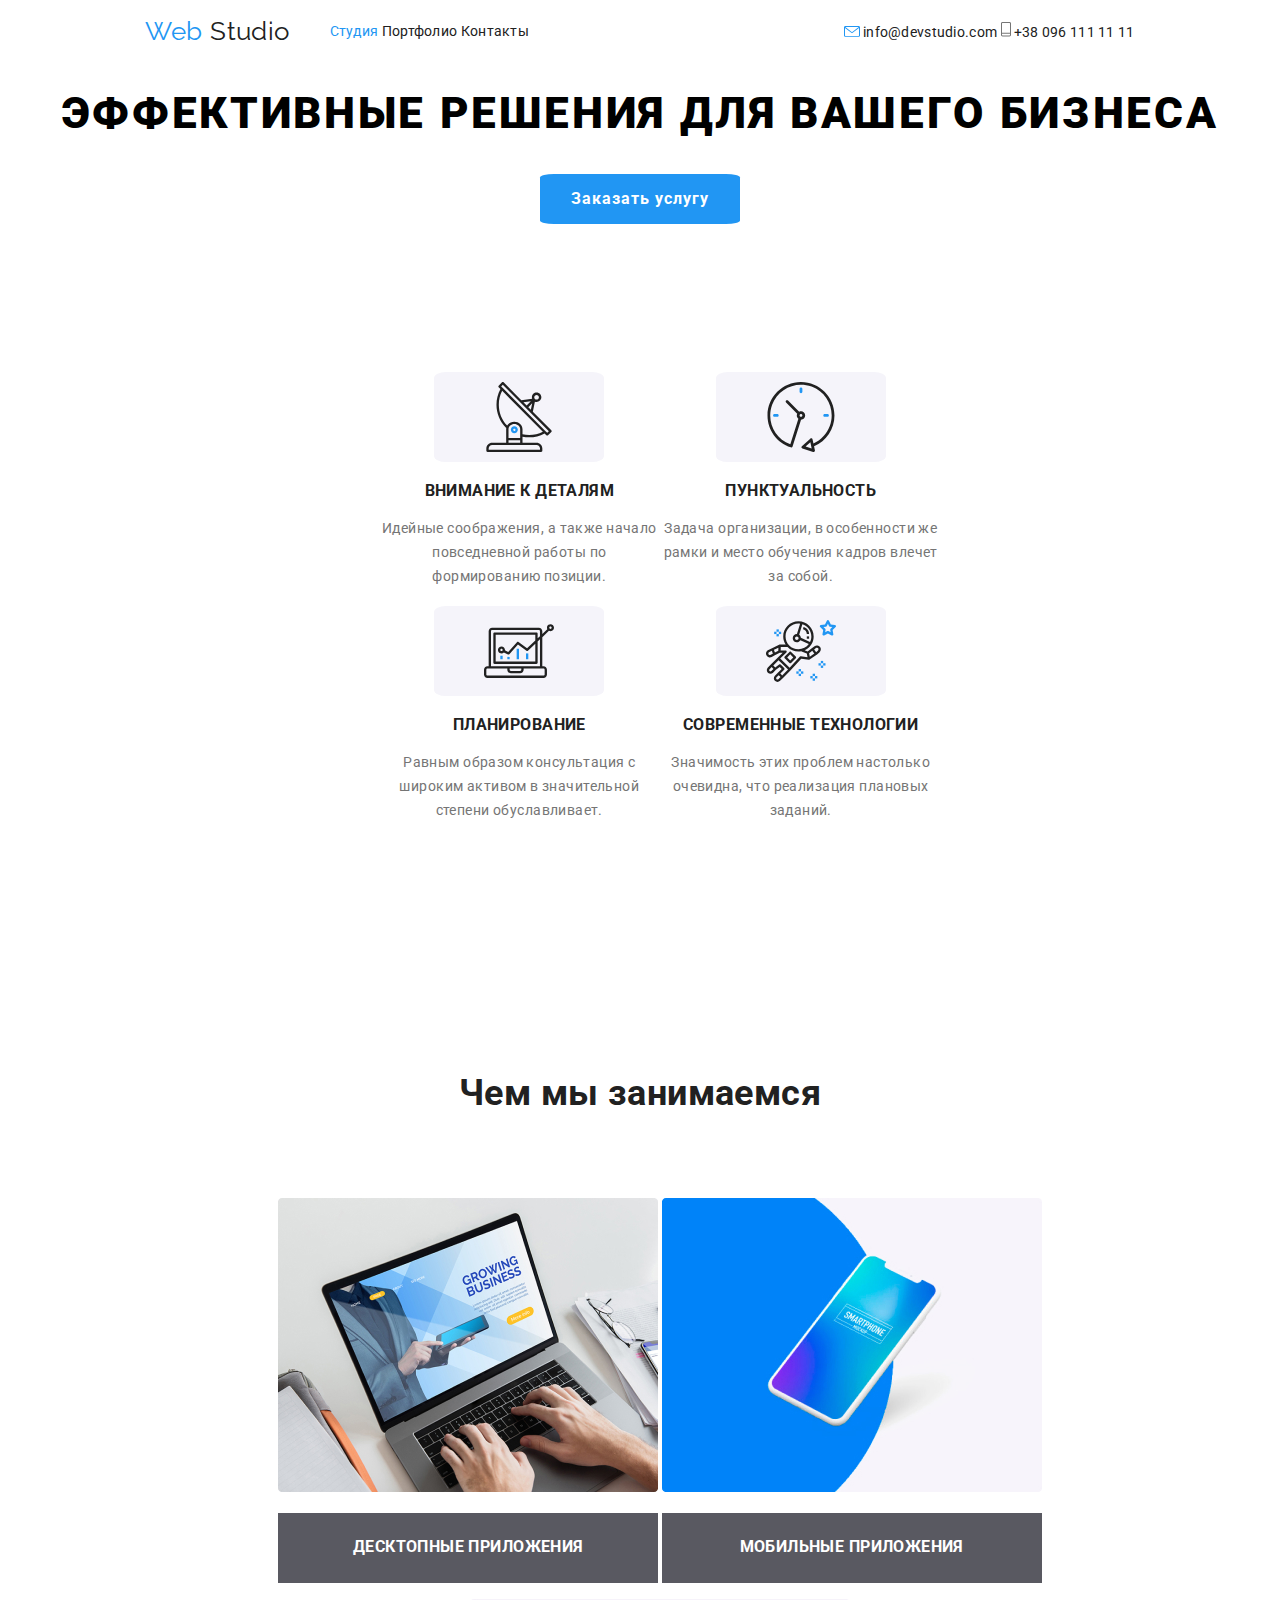
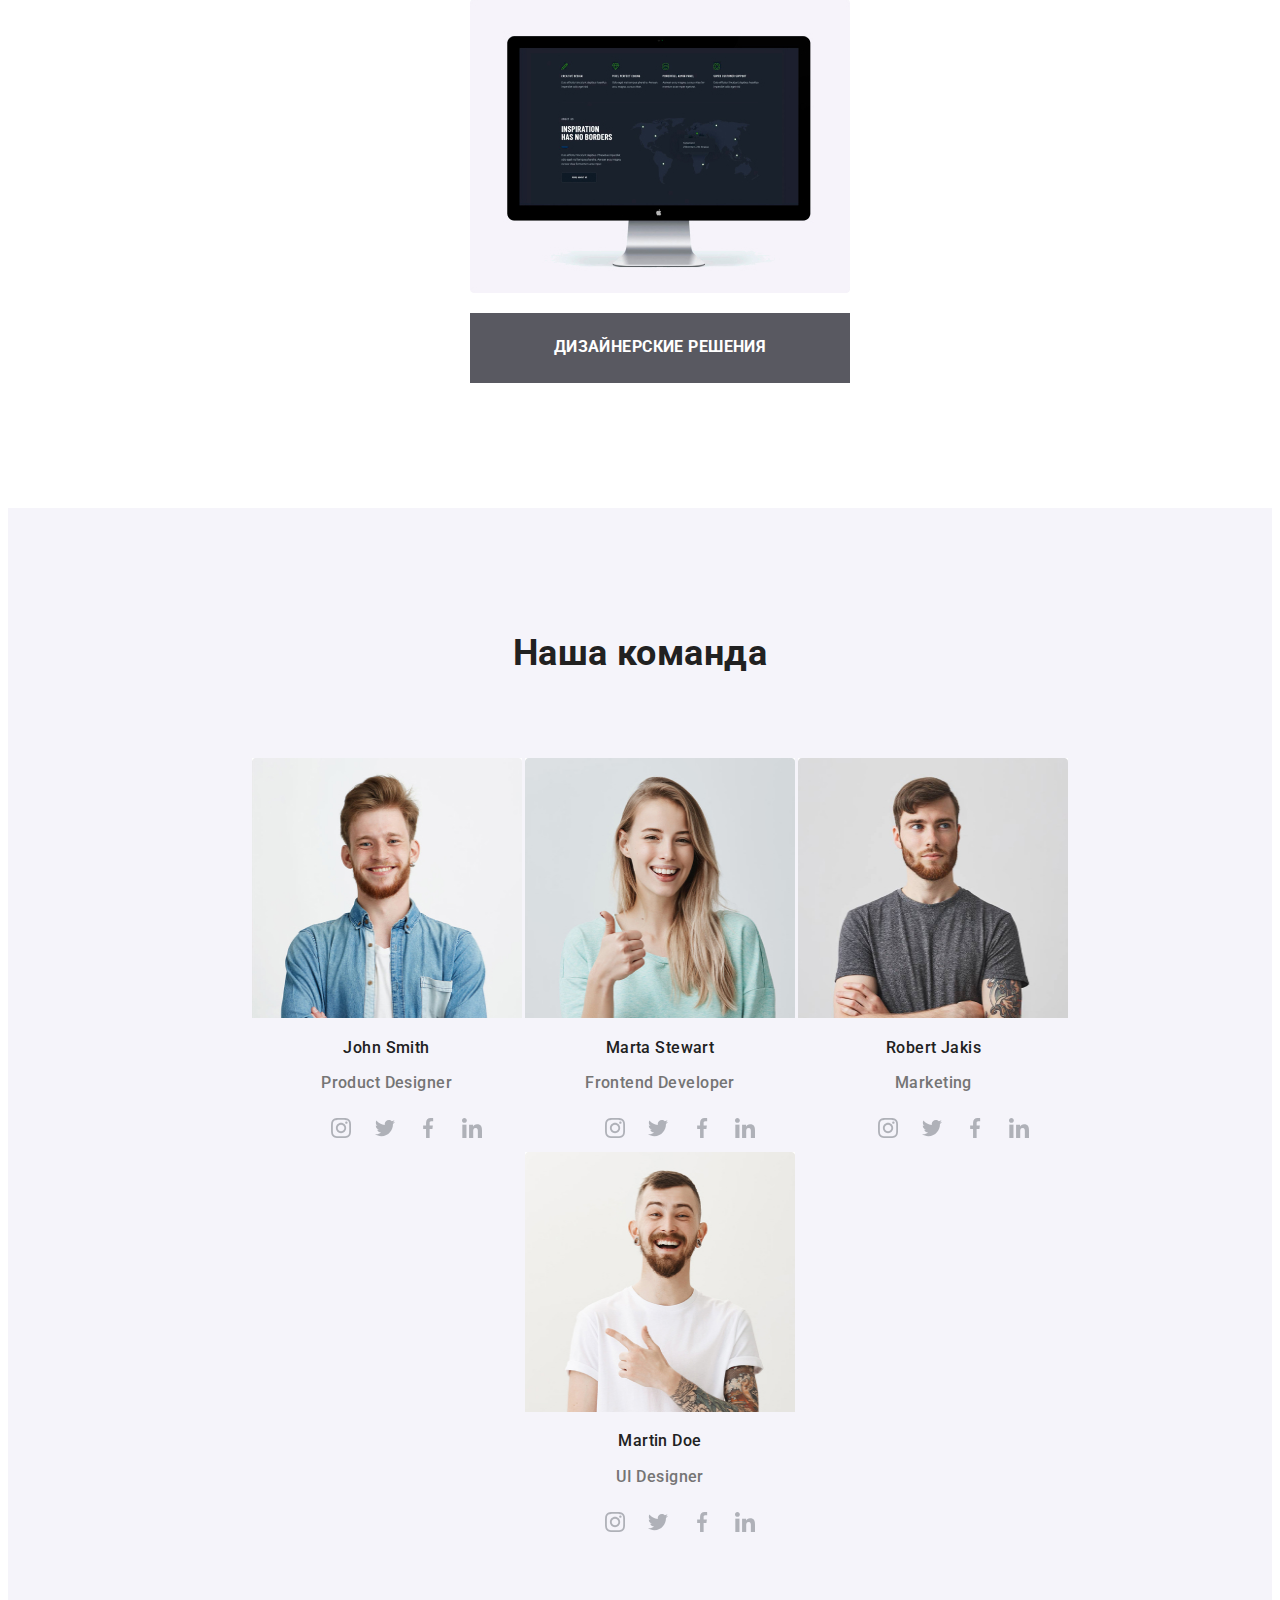
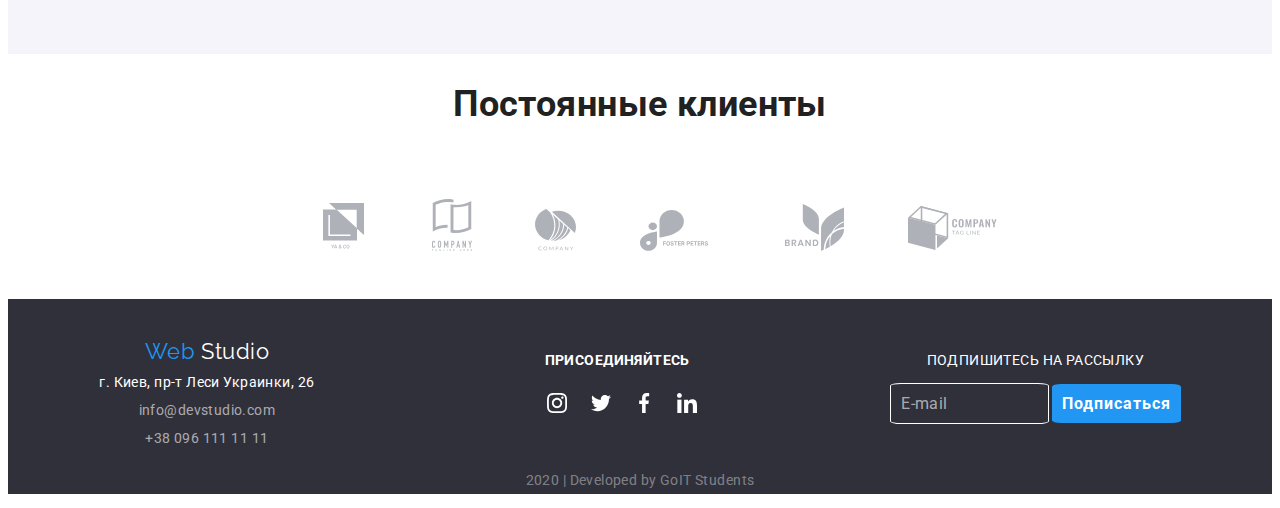
==== commit a311f446: "mentor`s bugs fixed" ====
--- a/index.html
+++ b/index.html
@@ -17,7 +17,7 @@
           ><span class="accent">Web</span> Studio</a
         >
         <ul class="list">
-          <li class="item"><a href="">Студия</a></li>
+          <li class="item"><a class="item_active" href="">Студия</a></li>
           <li class="item"><a href="./portfolio.html">Портфолио</a></li>
           <li class="item"><a href="">Контакты</a></li>
         </ul>
--- a/css/style.css
+++ b/css/style.css
@@ -412,9 +412,9 @@
 .filter_button:focus {
   background-color: var(--accent-color);
   color: var(--primary-white-color);
-  border-width: 1px;
+  /* border-width: 1px;
   border-color: var(--accent-color);
-  border-style: solid;
+  border-style: solid; */
 }
 
 /* .works_list li {
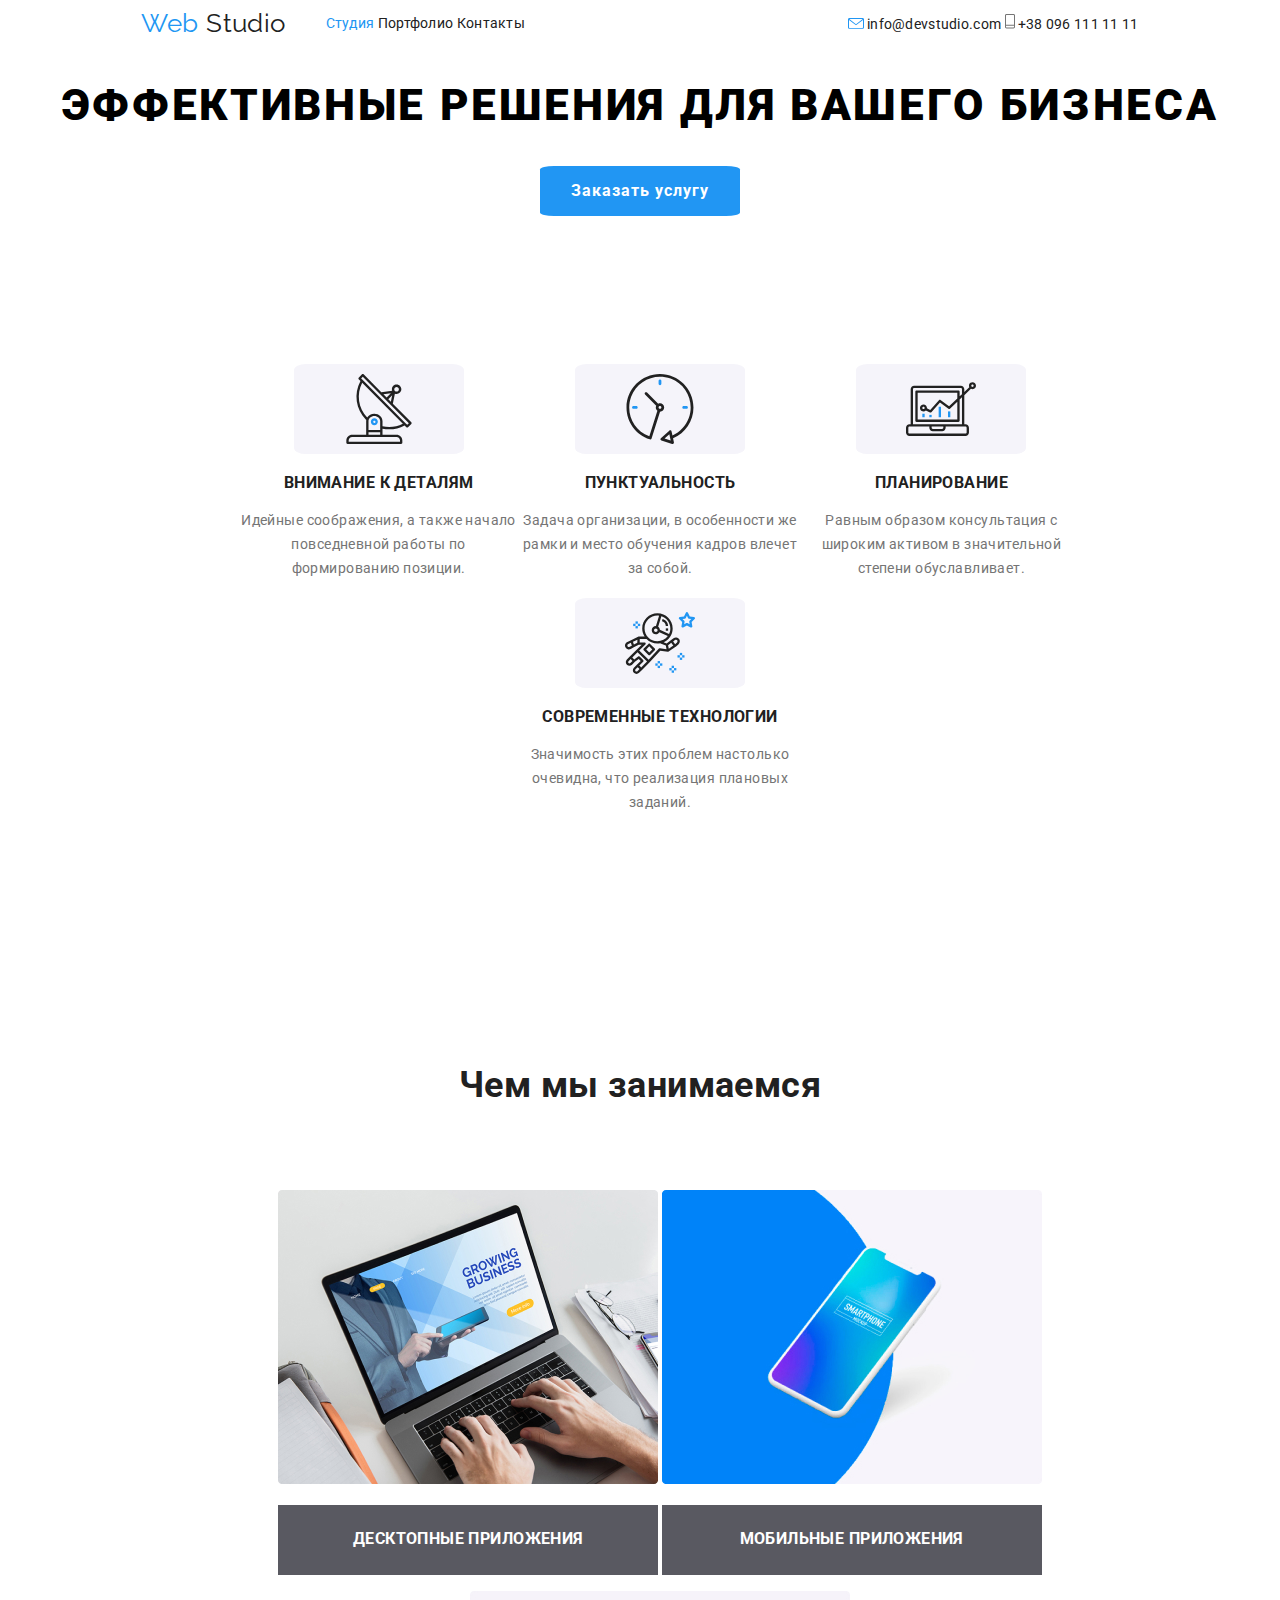
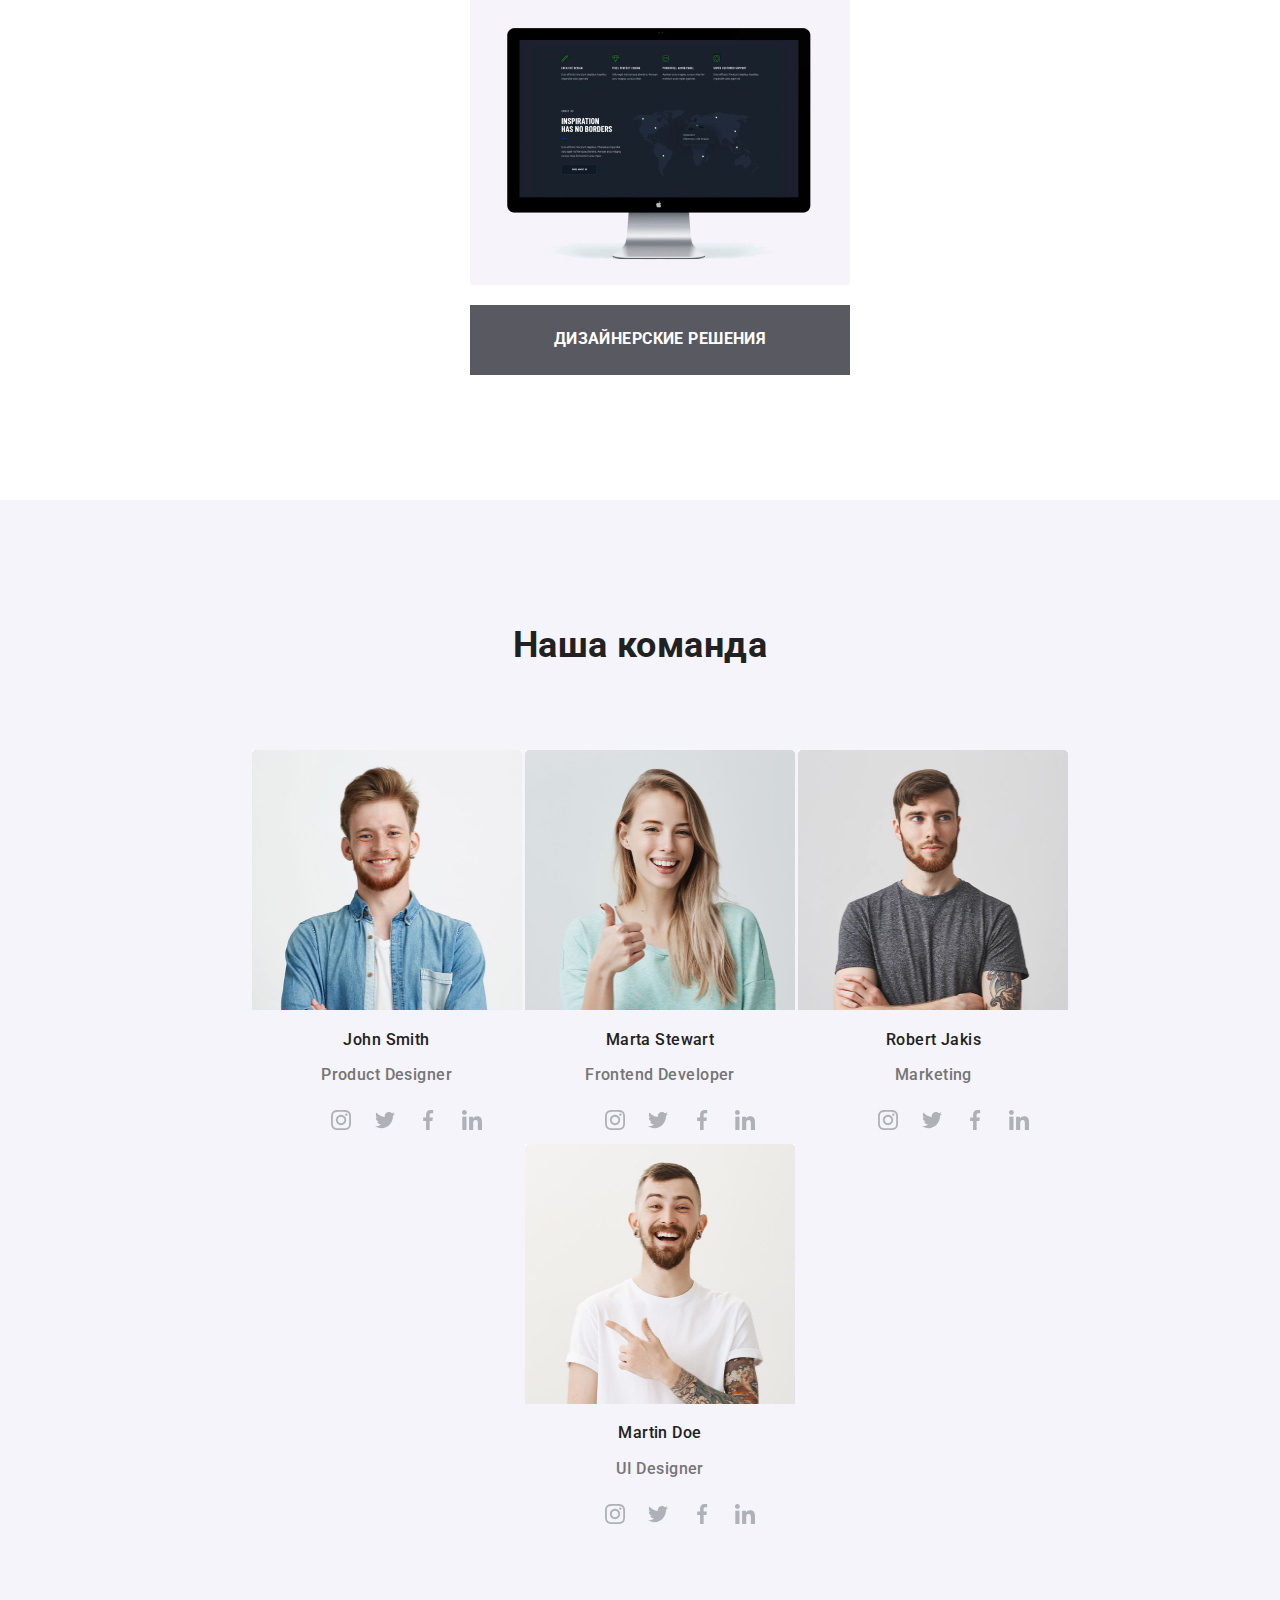
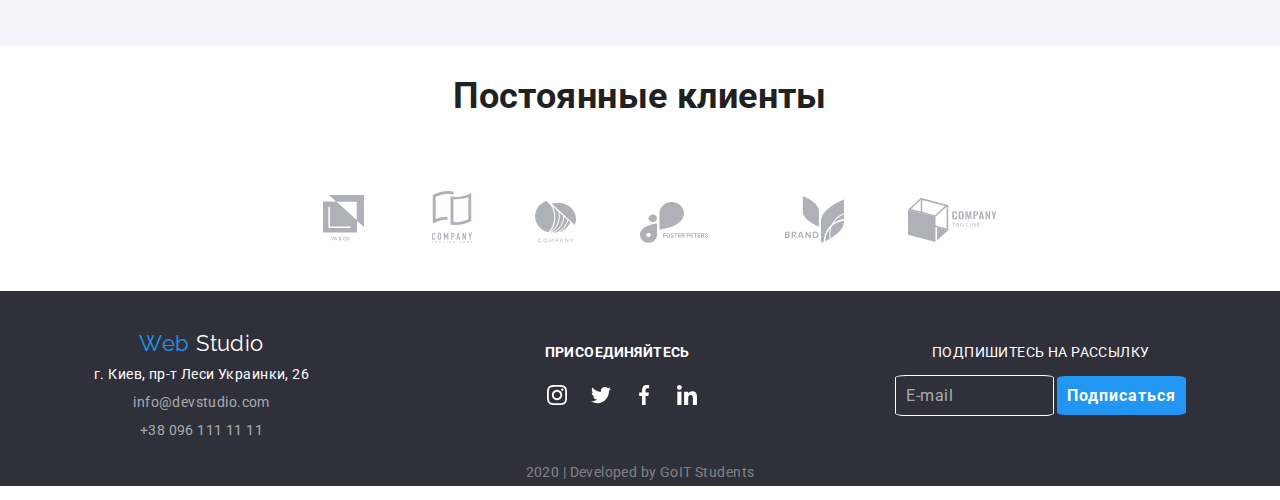
==== commit 34d4c12d: "normalise added" ====
--- a/index.html
+++ b/index.html
@@ -4,11 +4,16 @@
     <meta charset="UTF-8" />
     <meta name="viewport" content="width=device-width, initial-scale=1.0" />
     <title>Web Studio</title>
-    <link rel="stylesheet" href="./css/style.css" />
+
     <link
       href="https://fonts.googleapis.com/css2?family=Raleway:wght@700&family=Roboto:wght@500;700;900&display=swap"
       rel="stylesheet"
     />
+    <link
+      rel="stylesheet"
+      href="https://cdnjs.cloudflare.com/ajax/libs/modern-normalize/0.6.0/modern-normalize.min.css"
+    />
+    <link rel="stylesheet" href="./css/style.css" />
   </head>
   <body>
     <header>
